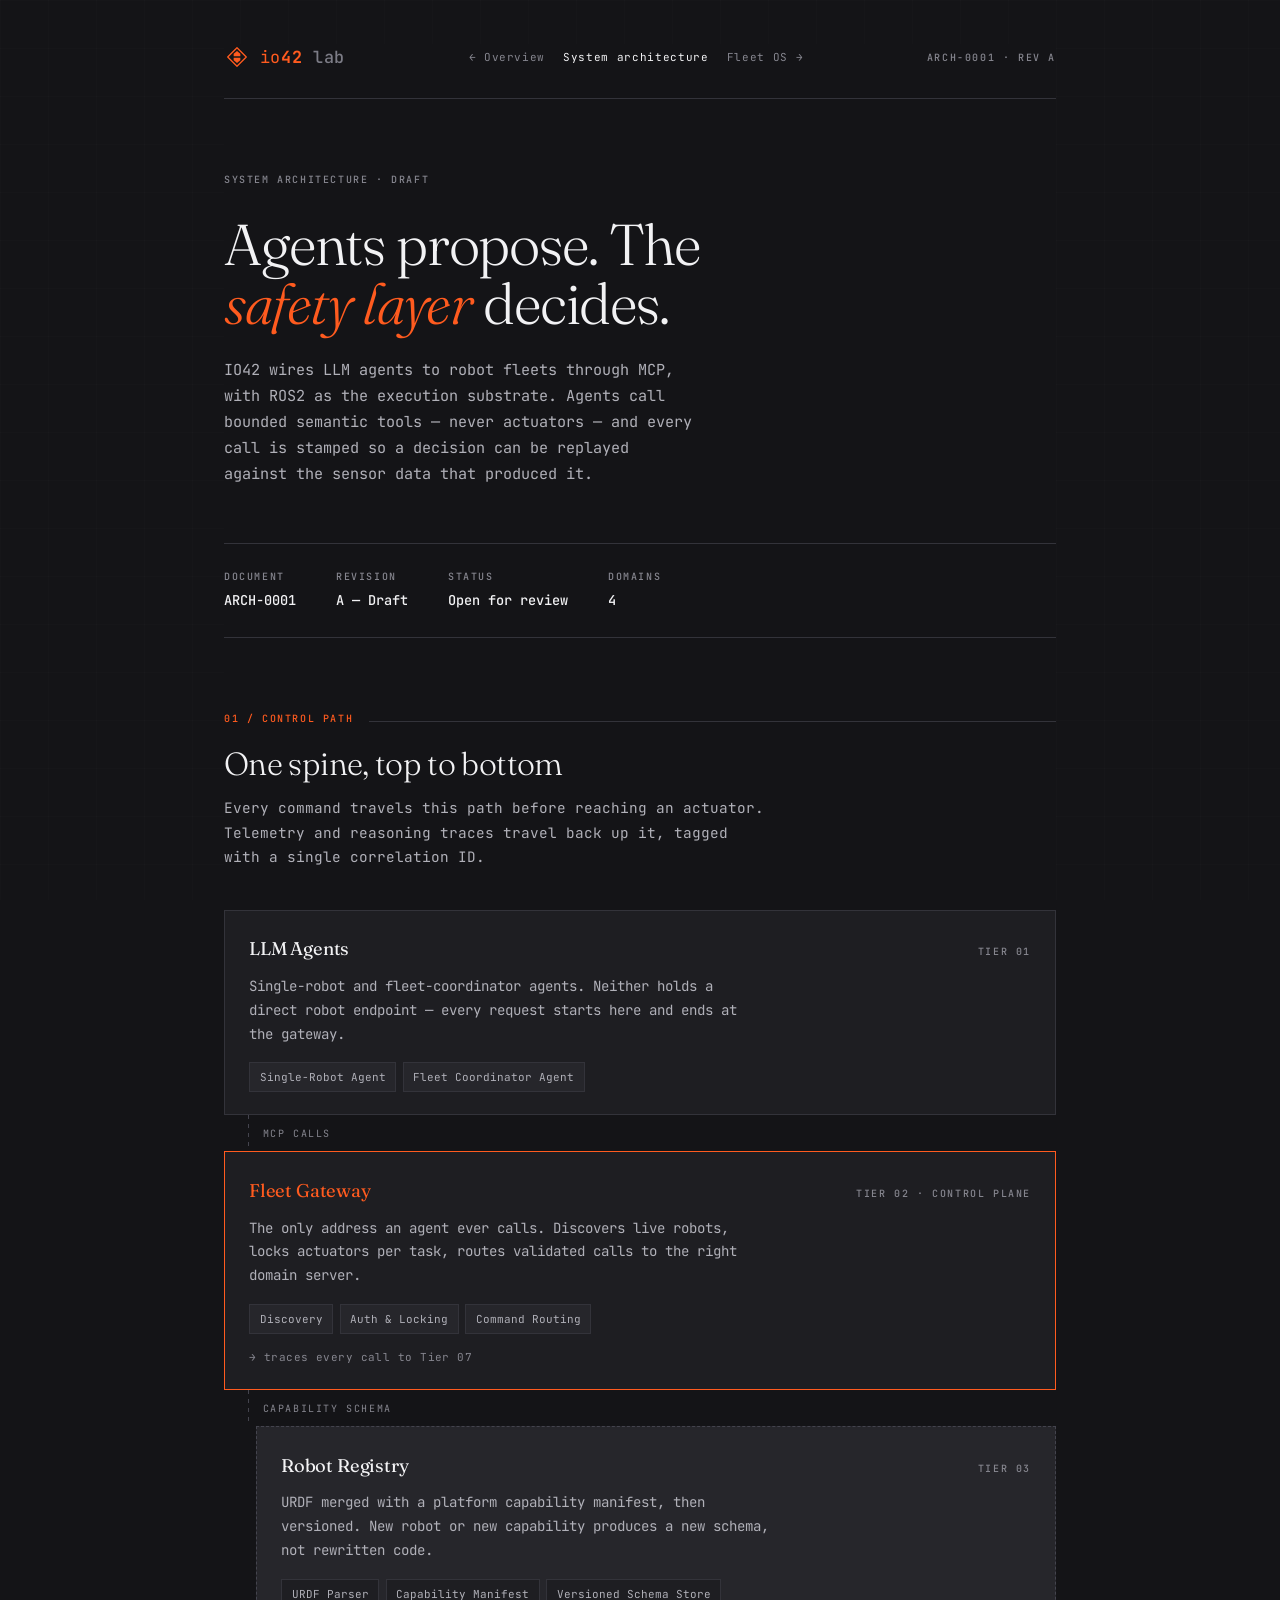
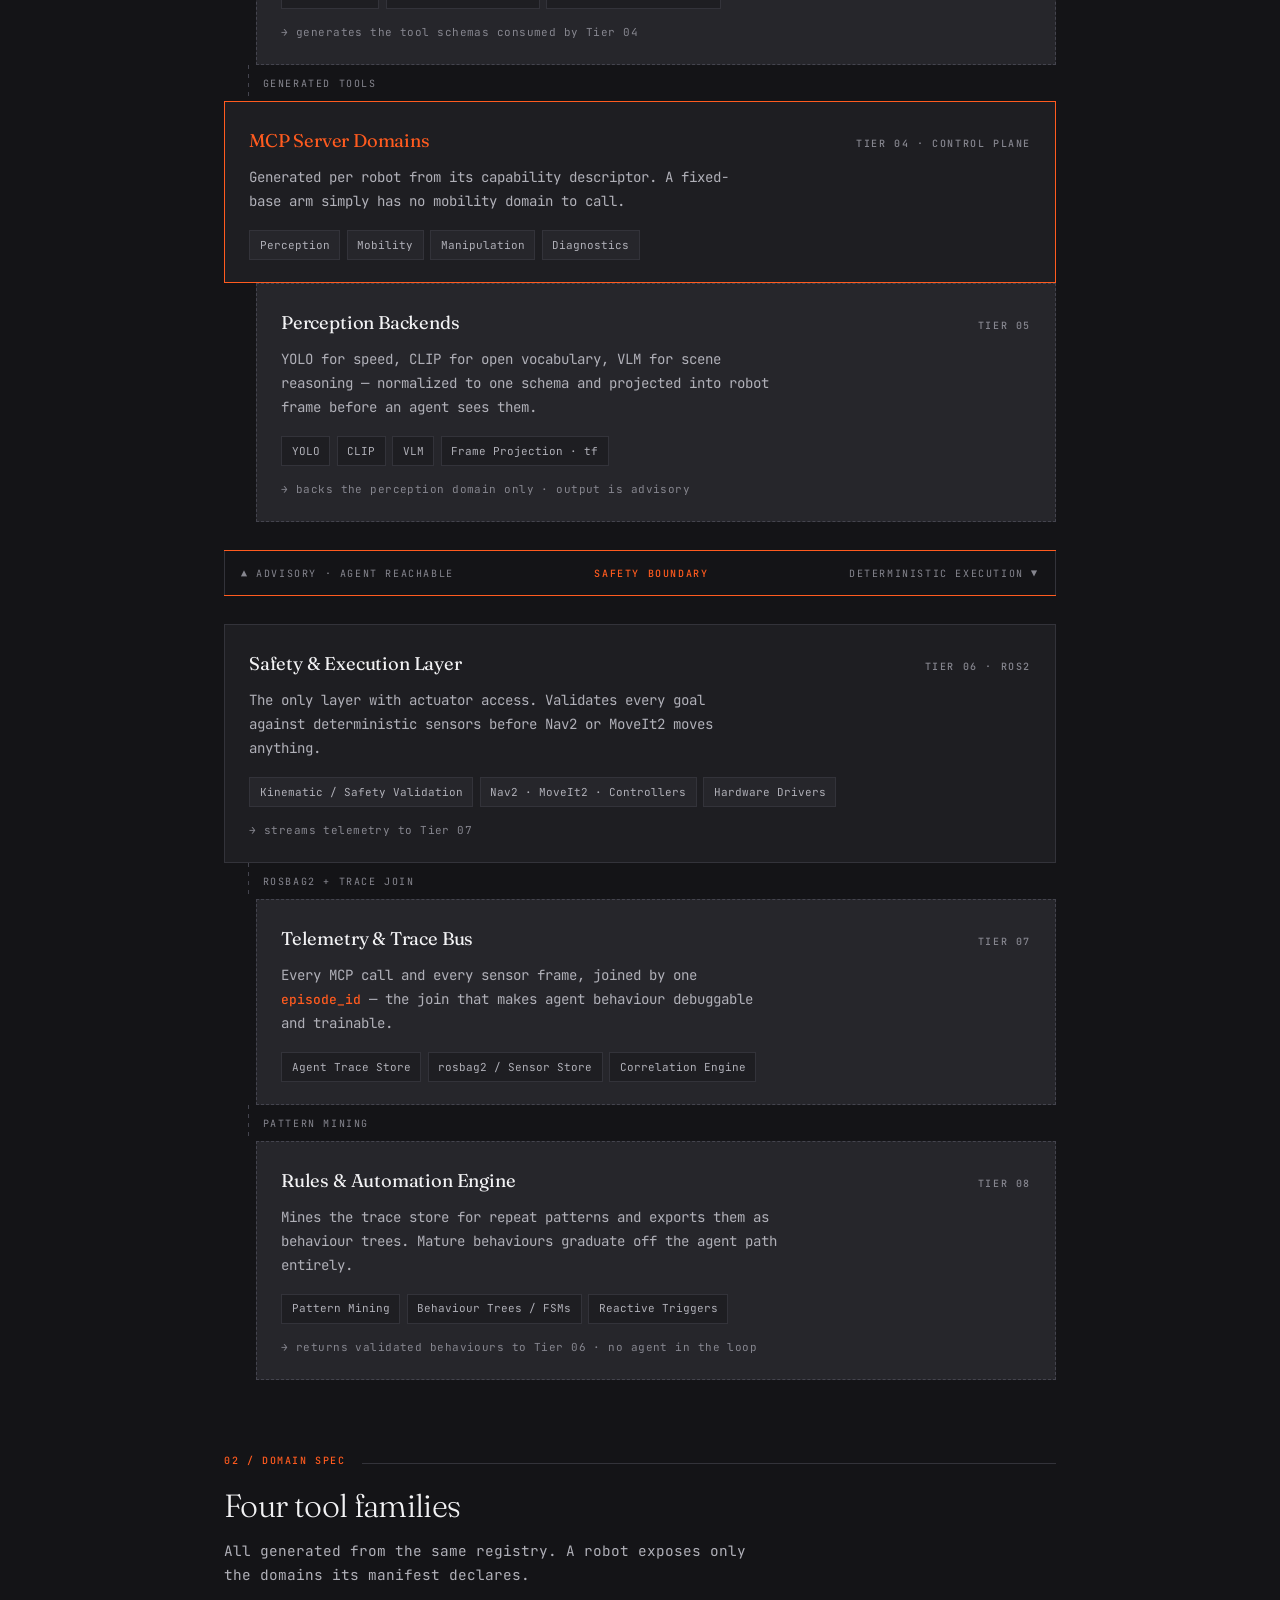
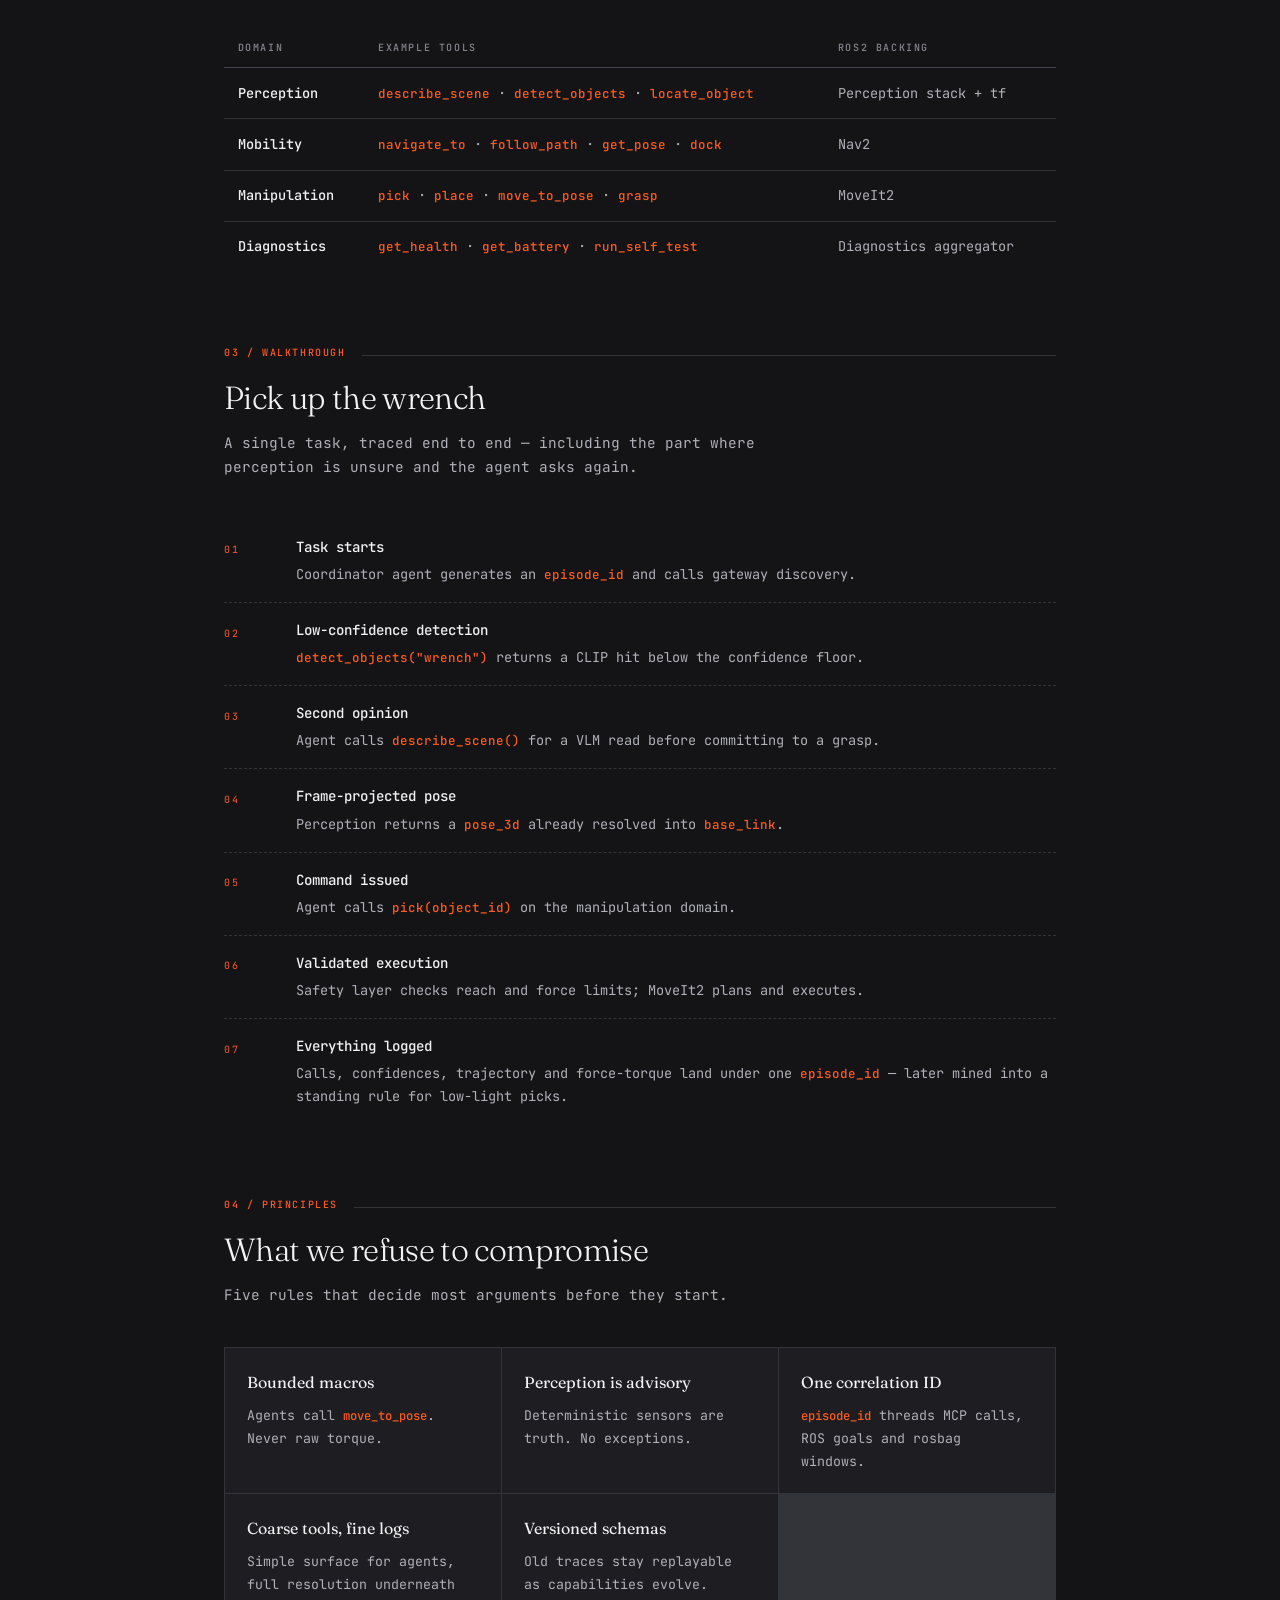
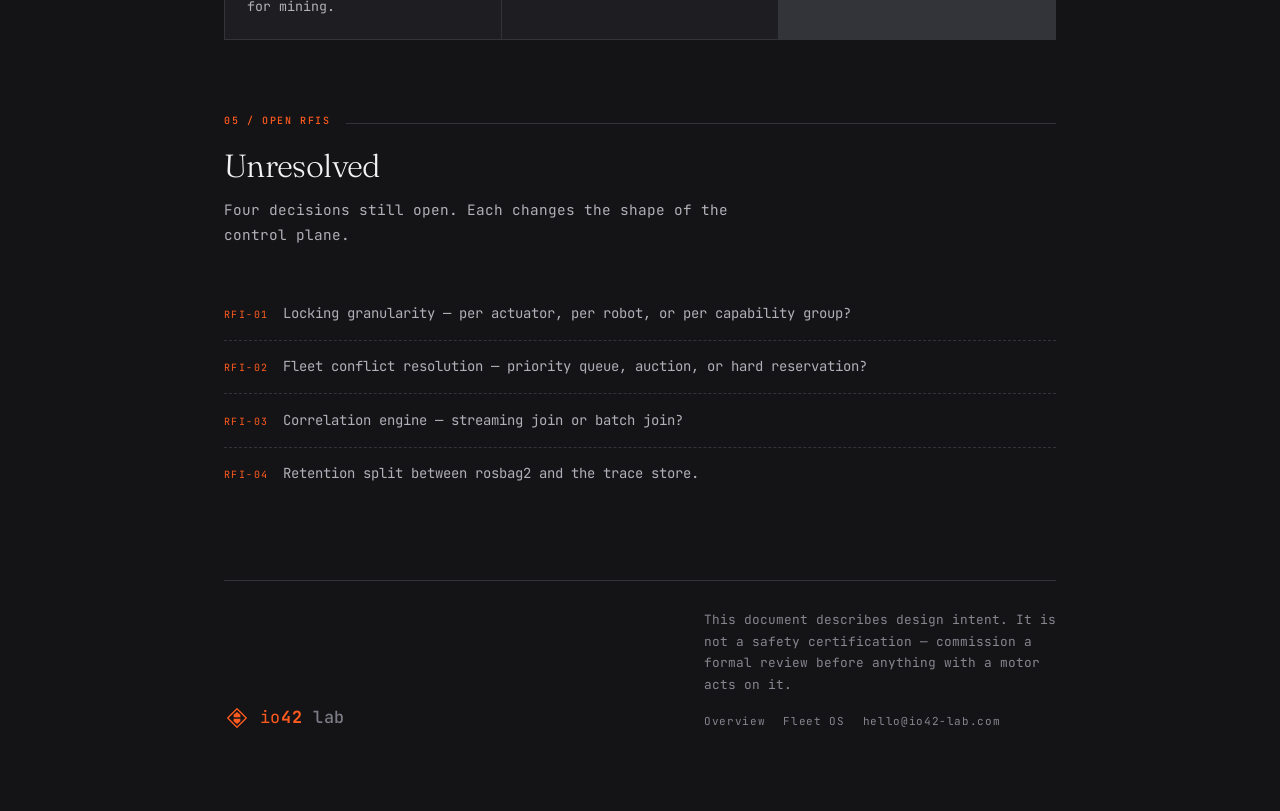
==== architecture.html @ 2f05109d "Added architecture draft and FleetOS description. Refactored stylesheets." ====
<!DOCTYPE html>
<html lang="en">
<head>
<meta charset="UTF-8">
<meta name="viewport" content="width=device-width, initial-scale=1.0">
<meta name="color-scheme" content="dark">
<title>IO42 — Robot–Agent Control Platform · System Architecture</title>
<link rel="preconnect" href="https://fonts.googleapis.com">
<link rel="preconnect" href="https://fonts.gstatic.com" crossorigin>
<link rel="icon" type="image/svg+xml" href="data:image/svg+xml,%3Csvg xmlns='http://www.w3.org/2000/svg' viewBox='-70 -70 140 140'%3E%3Crect x='-70' y='-70' width='140' height='140' fill='%23141417'/%3E%3Cg stroke='%23ff5b1f' stroke-width='9' fill='none' stroke-linecap='round' stroke-linejoin='round'%3E%3Cpath d='M 0 -50 L 50 0 L 0 50 L -50 0 Z'/%3E%3C/g%3E%3Cg fill='%23ff5b1f'%3E%3Cpolygon points='-18,-18 0,-32 18,-18 18,-4 -18,-4'/%3E%3Cpolygon points='-18,4 18,4 18,18 0,32 -18,18'/%3E%3C/g%3E%3C/svg%3E">
<link href="https://fonts.googleapis.com/css2?family=JetBrains+Mono:wght@300;400;500;600;700&family=Fraunces:opsz,wght@9..144,300;9..144,400;9..144,500;9..144,600&display=swap" rel="stylesheet">
<link rel="stylesheet" href="assets/site.css">
</head>
<body class="page-arch">
<div class="page">

  <div class="topbar">
    <a class="lockup" href="index.html" aria-label="IO42 Lab — home">
      <svg viewBox="-70 -70 140 140" xmlns="http://www.w3.org/2000/svg" aria-hidden="true">
        <g stroke="#FF5B1F" stroke-width="7" fill="none" stroke-linecap="round" stroke-linejoin="round">
          <path d="M 0 -50 L 50 0 L 0 50 L -50 0 Z"/>
        </g>
        <g fill="#FF5B1F">
          <polygon points="-18,-18 0,-32 18,-18 18,-4 -18,-4"/>
          <polygon points="-18,4 18,4 18,18 0,32 -18,18"/>
        </g>
      </svg>
      <span class="wm"><span class="io">io</span><span class="n">42</span> <span class="lab">lab</span></span>
    </a>
    <nav class="docnav">
      <a href="index.html">← Overview</a>
      <span class="cur">System architecture</span>
      <a href="fleet-os.html">Fleet OS →</a>
    </nav>
    <span class="label">ARCH-0001 · Rev A</span>
  </div>

  <header class="hero reveal">
    <span class="label">System Architecture · Draft</span>
    <h1>Agents propose. The <em>safety layer</em> decides.</h1>
    <p>IO42 wires LLM agents to robot fleets through MCP, with ROS2 as the execution substrate. Agents call bounded semantic tools — never actuators — and every call is stamped so a decision can be replayed against the sensor data that produced it.</p>
  </header>

  <div class="meta-row reveal">
    <div><span class="label">Document</span><strong>ARCH-0001</strong></div>
    <div><span class="label">Revision</span><strong>A — Draft</strong></div>
    <div><span class="label">Status</span><strong>Open for review</strong></div>
    <div><span class="label">Domains</span><strong>4</strong></div>
  </div>

  <!-- 01 -->
  <section>
    <div class="sec-head reveal"><span class="label">01 / Control Path</span><span class="rule"></span></div>
    <h2 class="reveal">One spine, top to bottom</h2>
    <p class="lede reveal">Every command travels this path before reaching an actuator. Telemetry and reasoning traces travel back up it, tagged with a single correlation ID.</p>

    <div class="stack">

      <div class="tier reveal">
        <div class="tier-head"><h3>LLM Agents</h3><span class="label">Tier 01</span></div>
        <p>Single-robot and fleet-coordinator agents. Neither holds a direct robot endpoint — every request starts here and ends at the gateway.</p>
        <div class="parts"><span>Single-Robot Agent</span><span>Fleet Coordinator Agent</span></div>
      </div>

      <div class="connector"><span class="v"></span><span class="cap">MCP calls</span></div>

      <div class="tier accent reveal">
        <div class="tier-head"><h3>Fleet Gateway</h3><span class="label">Tier 02 · Control Plane</span></div>
        <p>The only address an agent ever calls. Discovers live robots, locks actuators per task, routes validated calls to the right domain server.</p>
        <div class="parts"><span>Discovery</span><span>Auth &amp; Locking</span><span>Command Routing</span></div>
        <span class="xref">→ traces every call to Tier 07</span>
      </div>

      <div class="connector"><span class="v"></span><span class="cap">Capability schema</span></div>

      <div class="tier aside reveal">
        <div class="tier-head"><h3>Robot Registry</h3><span class="label">Tier 03</span></div>
        <p>URDF merged with a platform capability manifest, then versioned. New robot or new capability produces a new schema, not rewritten code.</p>
        <div class="parts"><span>URDF Parser</span><span>Capability Manifest</span><span>Versioned Schema Store</span></div>
        <span class="xref">→ generates the tool schemas consumed by Tier 04</span>
      </div>

      <div class="connector"><span class="v"></span><span class="cap">Generated tools</span></div>

      <div class="tier accent reveal">
        <div class="tier-head"><h3>MCP Server Domains</h3><span class="label">Tier 04 · Control Plane</span></div>
        <p>Generated per robot from its capability descriptor. A fixed-base arm simply has no mobility domain to call.</p>
        <div class="parts"><span>Perception</span><span>Mobility</span><span>Manipulation</span><span>Diagnostics</span></div>
      </div>

      <div class="tier aside reveal">
        <div class="tier-head"><h3>Perception Backends</h3><span class="label">Tier 05</span></div>
        <p>YOLO for speed, CLIP for open vocabulary, VLM for scene reasoning — normalized to one schema and projected into robot frame before an agent sees them.</p>
        <div class="parts"><span>YOLO</span><span>CLIP</span><span>VLM</span><span>Frame Projection · tf</span></div>
        <span class="xref">→ backs the perception domain only · output is advisory</span>
      </div>

      <div class="boundary reveal">
        <div class="edge"></div>
        <div class="body">
          <span>▲ Advisory · agent reachable</span>
          <strong>Safety Boundary</strong>
          <span>Deterministic execution ▼</span>
        </div>
        <div class="edge"></div>
      </div>

      <div class="tier reveal">
        <div class="tier-head"><h3>Safety &amp; Execution Layer</h3><span class="label">Tier 06 · ROS2</span></div>
        <p>The only layer with actuator access. Validates every goal against deterministic sensors before Nav2 or MoveIt2 moves anything.</p>
        <div class="parts"><span>Kinematic / Safety Validation</span><span>Nav2 · MoveIt2 · Controllers</span><span>Hardware Drivers</span></div>
        <span class="xref">→ streams telemetry to Tier 07</span>
      </div>

      <div class="connector"><span class="v"></span><span class="cap">rosbag2 + trace join</span></div>

      <div class="tier aside reveal">
        <div class="tier-head"><h3>Telemetry &amp; Trace Bus</h3><span class="label">Tier 07</span></div>
        <p>Every MCP call and every sensor frame, joined by one <code>episode_id</code> — the join that makes agent behaviour debuggable and trainable.</p>
        <div class="parts"><span>Agent Trace Store</span><span>rosbag2 / Sensor Store</span><span>Correlation Engine</span></div>
      </div>

      <div class="connector"><span class="v"></span><span class="cap">Pattern mining</span></div>

      <div class="tier aside reveal">
        <div class="tier-head"><h3>Rules &amp; Automation Engine</h3><span class="label">Tier 08</span></div>
        <p>Mines the trace store for repeat patterns and exports them as behaviour trees. Mature behaviours graduate off the agent path entirely.</p>
        <div class="parts"><span>Pattern Mining</span><span>Behaviour Trees / FSMs</span><span>Reactive Triggers</span></div>
        <span class="xref">→ returns validated behaviours to Tier 06 · no agent in the loop</span>
      </div>

    </div>
  </section>

  <!-- 02 -->
  <section>
    <div class="sec-head reveal"><span class="label">02 / Domain Spec</span><span class="rule"></span></div>
    <h2 class="reveal">Four tool families</h2>
    <p class="lede reveal">All generated from the same registry. A robot exposes only the domains its manifest declares.</p>

    <div class="tbl-wrap reveal">
      <table>
        <thead><tr><th>Domain</th><th>Example tools</th><th>ROS2 backing</th></tr></thead>
        <tbody>
          <tr><td>Perception</td><td><code>describe_scene</code> · <code>detect_objects</code> · <code>locate_object</code></td><td>Perception stack + tf</td></tr>
          <tr><td>Mobility</td><td><code>navigate_to</code> · <code>follow_path</code> · <code>get_pose</code> · <code>dock</code></td><td>Nav2</td></tr>
          <tr><td>Manipulation</td><td><code>pick</code> · <code>place</code> · <code>move_to_pose</code> · <code>grasp</code></td><td>MoveIt2</td></tr>
          <tr><td>Diagnostics</td><td><code>get_health</code> · <code>get_battery</code> · <code>run_self_test</code></td><td>Diagnostics aggregator</td></tr>
        </tbody>
      </table>
    </div>
  </section>

  <!-- 03 -->
  <section>
    <div class="sec-head reveal"><span class="label">03 / Walkthrough</span><span class="rule"></span></div>
    <h2 class="reveal">Pick up the wrench</h2>
    <p class="lede reveal">A single task, traced end to end — including the part where perception is unsure and the agent asks again.</p>

    <ol class="seq reveal">
      <li><div><strong>Task starts</strong><p>Coordinator agent generates an <code>episode_id</code> and calls gateway discovery.</p></div></li>
      <li><div><strong>Low-confidence detection</strong><p><code>detect_objects("wrench")</code> returns a CLIP hit below the confidence floor.</p></div></li>
      <li><div><strong>Second opinion</strong><p>Agent calls <code>describe_scene()</code> for a VLM read before committing to a grasp.</p></div></li>
      <li><div><strong>Frame-projected pose</strong><p>Perception returns a <code>pose_3d</code> already resolved into <code>base_link</code>.</p></div></li>
      <li><div><strong>Command issued</strong><p>Agent calls <code>pick(object_id)</code> on the manipulation domain.</p></div></li>
      <li><div><strong>Validated execution</strong><p>Safety layer checks reach and force limits; MoveIt2 plans and executes.</p></div></li>
      <li><div><strong>Everything logged</strong><p>Calls, confidences, trajectory and force-torque land under one <code>episode_id</code> — later mined into a standing rule for low-light picks.</p></div></li>
    </ol>
  </section>

  <!-- 04 -->
  <section>
    <div class="sec-head reveal"><span class="label">04 / Principles</span><span class="rule"></span></div>
    <h2 class="reveal">What we refuse to compromise</h2>
    <p class="lede reveal">Five rules that decide most arguments before they start.</p>

    <div class="grid reveal">
      <div><h4>Bounded macros</h4><p>Agents call <code>move_to_pose</code>. Never raw torque.</p></div>
      <div><h4>Perception is advisory</h4><p>Deterministic sensors are truth. No exceptions.</p></div>
      <div><h4>One correlation ID</h4><p><code>episode_id</code> threads MCP calls, ROS goals and rosbag windows.</p></div>
      <div><h4>Coarse tools, fine logs</h4><p>Simple surface for agents, full resolution underneath for mining.</p></div>
      <div><h4>Versioned schemas</h4><p>Old traces stay replayable as capabilities evolve.</p></div>
    </div>
  </section>

  <!-- 05 -->
  <section>
    <div class="sec-head reveal"><span class="label">05 / Open RFIs</span><span class="rule"></span></div>
    <h2 class="reveal">Unresolved</h2>
    <p class="lede reveal">Four decisions still open. Each changes the shape of the control plane.</p>

    <ul class="rfi reveal">
      <li><span class="k">RFI-01</span><span>Locking granularity — per actuator, per robot, or per capability group?</span></li>
      <li><span class="k">RFI-02</span><span>Fleet conflict resolution — priority queue, auction, or hard reservation?</span></li>
      <li><span class="k">RFI-03</span><span>Correlation engine — streaming join or batch join?</span></li>
      <li><span class="k">RFI-04</span><span>Retention split between rosbag2 and the trace store.</span></li>
    </ul>
  </section>

  <footer>
    <a class="lockup" href="index.html" aria-label="IO42 Lab — home">
      <svg viewBox="-70 -70 140 140" xmlns="http://www.w3.org/2000/svg" aria-hidden="true">
        <g stroke="#FF5B1F" stroke-width="7" fill="none" stroke-linecap="round" stroke-linejoin="round">
          <path d="M 0 -50 L 50 0 L 0 50 L -50 0 Z"/>
        </g>
        <g fill="#FF5B1F">
          <polygon points="-18,-18 0,-32 18,-18 18,-4 -18,-4"/>
          <polygon points="-18,4 18,4 18,18 0,32 -18,18"/>
        </g>
      </svg>
      <span class="wm"><span class="io">io</span><span class="n">42</span> <span class="lab">lab</span></span>
    </a>
    <div>
      <p>This document describes design intent. It is not a safety certification — commission a formal review before anything with a motor acts on it.</p>
      <nav class="docnav" style="margin-top:1rem;">
        <a href="index.html">Overview</a>
        <a href="fleet-os.html">Fleet OS</a>
        <a href="mailto:hello@io42-lab.com">hello@io42-lab.com</a>
      </nav>
    </div>
  </footer>

</div>

<script>
  var io = new IntersectionObserver(function(entries){
    entries.forEach(function(e){
      if(e.isIntersecting){ e.target.classList.add('is-visible'); io.unobserve(e.target); }
    });
  }, { threshold: 0.1 });
  document.querySelectorAll('.reveal').forEach(function(el){ io.observe(el); });
</script>

</body>
</html>
---- assets/site.css ----
/* ============================================================
   IO42 Lab — site stylesheet

   One file for the whole site. Rules that every page shares live
   at the top; everything page-specific is scoped by a body class:

     .page-home   index.html
     .page-arch   architecture.html
     .page-fleet  fleet-os.html

   The three pages were authored separately and reuse class names
   (.wrap, .hero, .topbar, .boundary, .reveal, table, footer …) for
   different things, so the scoping is load-bearing — dropping a
   page class will visibly break that page.
   ============================================================ */


/* ============ TOKENS ============ */
:root {
  /* canonical palette */
  --void: #141417;
  --elevated: #1e1e22;
  --card: #26262b;
  --chassis: #f2f2f4;
  --dim: #b0b0b8;
  --faint: #86868f;
  --line: #33333a;
  --line-strong: #44444e;
  --signal: #ff5b1f;
  --signal-deep: #b8421a;
  --live: #6ee7a8;        /* status-ok green — only the hero status dot */

  --mono: 'JetBrains Mono', ui-monospace, SFMono-Regular, 'SF Mono', Menlo, monospace;
  --display: 'Fraunces', Georgia, serif;

  /* aliases used by index.html's rules */
  --bg: var(--void);
  --bg-elev: var(--elevated);
  --bg-card: var(--card);
  --text: var(--chassis);
  --text-dim: var(--dim);
  --text-faint: var(--faint);
  --accent: var(--signal);
  --accent-dim: var(--signal-deep);
  --serif: var(--display);

  /* alias kept for architecture.html's original naming */
  --signal-dark: var(--signal-deep);
}


/* ============ RESET / GLOBAL ============ */
* { box-sizing: border-box; margin: 0; padding: 0; }

html {
  color-scheme: dark;
  background: var(--void);
  scroll-behavior: smooth;
}

body {
  background: var(--void);
  color: var(--chassis);
  font-family: var(--mono);
  font-weight: 400;
  -webkit-font-smoothing: antialiased;
  position: relative;
}

/* Every section gets an explicit dark background so force-dark
   browser modes have nothing left to "guess" and invert. */
section, header, main, footer { background: var(--void); }

/* Shared fixed grid overlay */
body::before {
  content: '';
  position: fixed;
  inset: 0;
  z-index: 0;
  pointer-events: none;
  background-image:
    linear-gradient(rgba(255, 255, 255, 0.013) 1px, transparent 1px),
    linear-gradient(90deg, rgba(255, 255, 255, 0.013) 1px, transparent 1px);
  background-size: 48px 48px;
}

::selection { background: var(--signal); color: var(--void); }

*:focus-visible { outline: 2px solid var(--signal); outline-offset: 3px; }


/* ============ WORDMARK / LOCKUP (shared) ============ */
.wm {
  font-family: var(--mono);
  letter-spacing: 0.04em;
  text-transform: lowercase;
  line-height: 1;
}
.wm .io  { font-weight: 400; color: var(--signal); }
.wm .n   { font-weight: 700; color: var(--signal); }
.wm .lab { font-weight: 500; color: #7c7c86; }

.lockup { display: flex; align-items: center; text-decoration: none; }
.lockup svg { display: block; flex-shrink: 0; }

/* Cross-document nav shown in the doc pages' top bars */
.docnav {
  display: flex;
  align-items: center;
  gap: 18px;
  font-size: 11px;
  letter-spacing: 0.06em;
}
.docnav a {
  color: var(--faint);
  text-decoration: none;
  transition: color 0.2s;
}
.docnav a:hover { color: var(--signal); }
.docnav .cur { color: var(--chassis); }


/* ============================================================
   PAGE: HOME  (index.html)
   ============================================================ */
.page-home {
  line-height: 1.5;
  overflow-x: hidden;
}

/* Noise texture */
.page-home::after {
  content: '';
  position: fixed;
  inset: 0;
  background-image: url("data:image/svg+xml,%3Csvg viewBox='0 0 200 200' xmlns='http://www.w3.org/2000/svg'%3E%3Cfilter id='n'%3E%3CfeTurbulence type='fractalNoise' baseFrequency='0.9' numOctaves='2'/%3E%3C/filter%3E%3Crect width='100%25' height='100%25' filter='url(%23n)' opacity='0.4'/%3E%3C/svg%3E");
  opacity: 0.03;
  pointer-events: none;
  z-index: 1;
  mix-blend-mode: overlay;
}

.page-home .wrap {
  max-width: 1280px;
  margin: 0 auto;
  padding: 0 32px;
  position: relative;
  z-index: 2;
}

/* ---- nav ---- */
.page-home nav {
  position: fixed;
  top: 0; left: 0; right: 0;
  z-index: 100;
  backdrop-filter: blur(12px);
  background: rgba(20, 20, 23, 0.72);
  border-bottom: 1px solid var(--line);
}
.page-home .nav-inner {
  max-width: 1280px;
  margin: 0 auto;
  padding: 16px 32px;
  display: flex;
  align-items: center;
  justify-content: space-between;
  gap: 24px;
}
.page-home .logo {
  display: flex;
  align-items: center;
  gap: 10px;
  font-size: 15px;
  letter-spacing: 0.03em;
  text-transform: lowercase;
  color: var(--accent);
  text-decoration: none;
}
.page-home .logo .wm-io { font-weight: 400; }
.page-home .logo .wm-42 { font-weight: 700; }
.page-home .logo .wm-lab { font-weight: 500; color: var(--text-faint); }
.page-home .logo-mark {
  width: 26px;
  height: 26px;
  display: block;
  flex-shrink: 0;
}
.page-home .logo-mark svg { width: 100%; height: 100%; display: block; }

.page-home .nav-links {
  display: flex;
  align-items: center;
  gap: 24px;
  font-size: 13px;
  color: var(--text-dim);
}
.page-home .nav-links a {
  color: inherit;
  text-decoration: none;
  transition: color 0.2s;
  white-space: nowrap;
}
.page-home .nav-links a:hover { color: var(--text); }
.page-home .nav-links .sep {
  width: 1px;
  height: 12px;
  background: var(--line-strong);
  flex: none;
}
.page-home .nav-links a.doc::after {
  content: '↗';
  font-size: 10px;
  margin-left: 5px;
  color: var(--text-faint);
}
.page-home .nav-links a.doc:hover::after { color: var(--accent); }

.page-home .nav-cta {
  font-size: 13px;
  padding: 8px 16px;
  background: var(--text);
  color: var(--bg);
  text-decoration: none;
  font-weight: 500;
  white-space: nowrap;
  transition: opacity 0.2s;
}
.page-home .nav-cta:hover { opacity: 0.8; }

@media (max-width: 1080px) {
  .page-home .nav-links { gap: 18px; font-size: 12px; }
}
@media (max-width: 900px) {
  .page-home .nav-links { display: none; }
}

/* ---- hero ---- */
.page-home .hero {
  padding: 180px 0 120px;
  position: relative;
}
.page-home .hero-meta {
  font-size: 11px;
  color: var(--text-faint);
  letter-spacing: 0.18em;
  text-transform: uppercase;
  margin-bottom: 32px;
  display: flex;
  align-items: center;
  gap: 12px;
}
.page-home .hero-meta::before {
  content: '';
  width: 24px; height: 1px;
  background: var(--accent);
}
.page-home .hero h1 {
  font-family: var(--serif);
  font-weight: 300;
  font-size: clamp(40px, 7vw, 88px);
  line-height: 0.98;
  letter-spacing: -0.025em;
  margin-bottom: 40px;
  max-width: 980px;
}
.page-home .hero h1 .accent {
  color: var(--accent);
  font-style: italic;
}
.page-home .hero h1 .term {
  position: relative;
  display: inline-block;
}
.page-home .hero h1 .term::after {
  content: '';
  position: absolute;
  left: 0; right: 0; bottom: 0.12em;
  height: 1px;
  background: var(--line-strong);
}
.page-home .hero-sub {
  font-size: 17px;
  line-height: 1.6;
  color: var(--text-dim);
  max-width: 640px;
  margin-bottom: 56px;
}
.page-home .hero-sub strong { color: var(--text); font-weight: 500; }

.page-home .cta-row {
  display: flex;
  gap: 16px;
  align-items: center;
  flex-wrap: wrap;
}
.page-home .btn {
  font-family: var(--mono);
  font-size: 13px;
  font-weight: 500;
  padding: 14px 24px;
  text-decoration: none;
  display: inline-flex;
  align-items: center;
  gap: 10px;
  transition: all 0.2s;
  border: 1px solid transparent;
  letter-spacing: 0.01em;
}
.page-home .btn-primary {
  background: var(--accent);
  color: #1a0a05;
}
.page-home .btn-primary:hover {
  background: #ff6f3a;
  transform: translateY(-1px);
}
.page-home .btn-ghost {
  color: var(--text);
  border-color: var(--line-strong);
}
.page-home .btn-ghost:hover {
  border-color: var(--text-dim);
  background: var(--bg-elev);
}
.page-home .btn .arrow { transition: transform 0.2s; }
.page-home .btn:hover .arrow { transform: translateX(3px); }

.page-home .status-strip {
  margin-top: 96px;
  padding-top: 32px;
  border-top: 1px solid var(--line);
  display: grid;
  grid-template-columns: repeat(4, 1fr);
  gap: 32px;
  font-size: 12px;
}
.page-home .status-cell {
  display: flex;
  flex-direction: column;
  gap: 6px;
}
.page-home .status-label {
  color: var(--text-faint);
  text-transform: uppercase;
  letter-spacing: 0.12em;
  font-size: 10px;
}
.page-home .status-value {
  color: var(--text);
  font-size: 14px;
  font-weight: 500;
}
.page-home .status-value .dot {
  display: inline-block;
  width: 6px; height: 6px;
  background: var(--live);
  border-radius: 50%;
  margin-right: 6px;
  animation: pulse 2s ease-in-out infinite;
}
@keyframes pulse {
  0%, 100% { opacity: 1; }
  50% { opacity: 0.4; }
}
@media (max-width: 768px) {
  .page-home .status-strip { grid-template-columns: repeat(2, 1fr); }
  .page-home .hero { padding: 140px 0 80px; }
}

/* ---- section headers ---- */
.page-home section {
  padding: 120px 0;
  position: relative;
}
.page-home .section-marker {
  font-size: 11px;
  color: var(--text-faint);
  letter-spacing: 0.18em;
  text-transform: uppercase;
  margin-bottom: 32px;
  display: flex;
  align-items: center;
  gap: 12px;
}
.page-home .section-marker .num {
  color: var(--accent);
  font-weight: 500;
}
.page-home .section-marker .bar {
  flex: 1;
  height: 1px;
  background: var(--line);
  max-width: 80px;
}
.page-home .section-title {
  font-family: var(--serif);
  font-weight: 300;
  font-size: clamp(32px, 4.5vw, 56px);
  line-height: 1.05;
  letter-spacing: -0.02em;
  margin-bottom: 48px;
  max-width: 880px;
}
.page-home .section-title em {
  color: var(--accent);
  font-style: italic;
}

/* ---- problem ---- */
.page-home .problem-grid {
  display: grid;
  grid-template-columns: 1fr 1fr;
  gap: 80px;
  align-items: start;
}
.page-home .problem-prose p {
  font-size: 17px;
  line-height: 1.7;
  color: var(--text-dim);
  margin-bottom: 20px;
}
.page-home .problem-prose strong { color: var(--text); font-weight: 500; }
.page-home .problem-list {
  list-style: none;
  border-top: 1px solid var(--line);
}
.page-home .problem-list li {
  padding: 24px 0;
  border-bottom: 1px solid var(--line);
  display: grid;
  grid-template-columns: 40px 1fr;
  gap: 24px;
  align-items: start;
}
.page-home .problem-list .idx {
  font-size: 12px;
  color: var(--text-faint);
  padding-top: 4px;
}
.page-home .problem-list h4 {
  font-family: var(--serif);
  font-weight: 400;
  font-size: 20px;
  margin-bottom: 8px;
  letter-spacing: -0.01em;
}
.page-home .problem-list p {
  font-size: 14px;
  color: var(--text-dim);
  line-height: 1.6;
}
@media (max-width: 900px) {
  .page-home .problem-grid { grid-template-columns: 1fr; gap: 48px; }
}

/* ---- architecture ---- */
.page-home .arch-section {
  background: var(--bg-elev);
  border-top: 1px solid var(--line);
  border-bottom: 1px solid var(--line);
}
.page-home .arch-diagram {
  margin-top: 48px;
  padding: 48px 32px;
  border: 1px solid var(--line);
  background:
    radial-gradient(circle at 50% 50%, rgba(255, 91, 31, 0.04) 0%, transparent 60%),
    var(--bg);
  position: relative;
  overflow: hidden;
}
.page-home .arch-diagram::before {
  content: 'IO42.ARCHITECTURE';
  position: absolute;
  top: 16px; left: 24px;
  font-size: 10px;
  color: var(--text-faint);
  letter-spacing: 0.18em;
}
.page-home .arch-diagram::after {
  content: 'v0.1';
  position: absolute;
  top: 16px; right: 24px;
  font-size: 10px;
  color: var(--text-faint);
  letter-spacing: 0.18em;
}
.page-home .arch-grid {
  display: grid;
  grid-template-rows: auto auto auto;
  gap: 0;
  margin-top: 40px;
}
.page-home .arch-row {
  display: grid;
  grid-template-columns: 160px 1fr;
  gap: 24px;
  align-items: stretch;
}
.page-home .arch-label {
  font-size: 10px;
  color: var(--text-faint);
  letter-spacing: 0.18em;
  text-transform: uppercase;
  padding-top: 24px;
  border-top: 1px dashed var(--line-strong);
  text-align: right;
  padding-right: 8px;
}
.page-home .arch-tier {
  border-top: 1px dashed var(--line-strong);
  padding: 24px 0;
  display: flex;
  gap: 12px;
  flex-wrap: wrap;
}
.page-home .arch-node {
  flex: 1;
  min-width: 140px;
  padding: 16px 18px;
  background: var(--bg-card);
  border: 1px solid var(--line-strong);
  font-size: 12px;
}
.page-home .arch-node .node-type {
  color: var(--text-faint);
  font-size: 9px;
  letter-spacing: 0.18em;
  text-transform: uppercase;
  margin-bottom: 6px;
}
.page-home .arch-node .node-name {
  color: var(--text);
  font-weight: 500;
  font-size: 13px;
}
.page-home .arch-tier.core .arch-node {
  background: linear-gradient(180deg, rgba(255, 91, 31, 0.08) 0%, var(--bg-card) 100%);
  border-color: var(--accent-dim);
}
.page-home .arch-tier.core .arch-node .node-name { color: var(--accent); }
.page-home .arch-flow {
  text-align: center;
  color: var(--text-faint);
  font-size: 10px;
  letter-spacing: 0.18em;
  padding: 8px 0;
  grid-column: 1 / -1;
}
@media (max-width: 768px) {
  .page-home .arch-row { grid-template-columns: 1fr; }
  .page-home .arch-label { text-align: left; padding-right: 0; padding-top: 16px; }
  .page-home .arch-tier { padding: 16px 0; }
  .page-home .arch-node { min-width: 100%; }
}

/* ---- document links ---- */
.page-home .doc-links {
  display: grid;
  grid-template-columns: 1fr 1fr;
  gap: 1px;
  background: var(--line);
  border: 1px solid var(--line);
  margin-top: 40px;
}
.page-home .doc-card {
  background: var(--bg);
  padding: 32px 28px;
  text-decoration: none;
  display: flex;
  flex-direction: column;
  gap: 10px;
  transition: background 0.25s;
}
.page-home .doc-card:hover { background: var(--bg-elev); }
.page-home .doc-kicker {
  font-size: 10px;
  letter-spacing: 0.18em;
  text-transform: uppercase;
  color: var(--accent);
}
.page-home .doc-title {
  font-family: var(--serif);
  font-weight: 400;
  font-size: 22px;
  letter-spacing: -0.015em;
  color: var(--text);
}
.page-home .doc-desc {
  font-size: 13px;
  line-height: 1.6;
  color: var(--text-dim);
}
.page-home .doc-go {
  margin-top: 6px;
  font-size: 12px;
  color: var(--text-faint);
  display: flex;
  align-items: center;
  gap: 8px;
  transition: color 0.25s;
}
.page-home .doc-card:hover .doc-go { color: var(--accent); }
.page-home .doc-card:hover .doc-go .arrow { transform: translateX(3px); }
.page-home .doc-go .arrow { transition: transform 0.25s; }
@media (max-width: 768px) {
  .page-home .doc-links { grid-template-columns: 1fr; }
}

/* ---- pillars ---- */
.page-home .pillars {
  display: grid;
  grid-template-columns: repeat(2, 1fr);
  gap: 1px;
  background: var(--line);
  border: 1px solid var(--line);
  margin-top: 48px;
}
.page-home .pillar {
  background: var(--bg);
  padding: 40px 36px;
  position: relative;
  transition: background 0.3s;
}
.page-home .pillar:hover { background: var(--bg-elev); }
.page-home .pillar-num {
  font-size: 11px;
  color: var(--accent);
  letter-spacing: 0.18em;
  margin-bottom: 24px;
}
.page-home .pillar-title {
  font-family: var(--serif);
  font-weight: 400;
  font-size: 26px;
  margin-bottom: 16px;
  letter-spacing: -0.015em;
}
.page-home .pillar-desc {
  font-size: 14px;
  line-height: 1.65;
  color: var(--text-dim);
  margin-bottom: 24px;
}
.page-home .pillar-spec {
  list-style: none;
  border-top: 1px solid var(--line);
  padding-top: 20px;
}
.page-home .pillar-spec li {
  font-size: 12px;
  color: var(--text-faint);
  padding: 6px 0;
  display: flex;
  gap: 12px;
}
.page-home .pillar-spec li::before {
  content: '+';
  color: var(--accent);
}
@media (max-width: 768px) {
  .page-home .pillars { grid-template-columns: 1fr; }
}

/* ---- why now ---- */
.page-home .why-now { border-top: 1px solid var(--line); }
.page-home .curves {
  display: grid;
  grid-template-columns: repeat(3, 1fr);
  gap: 32px;
  margin-top: 48px;
}
.page-home .curve {
  padding: 32px 0;
  border-top: 2px solid var(--accent);
}
.page-home .curve-name {
  font-size: 11px;
  color: var(--text-faint);
  letter-spacing: 0.18em;
  text-transform: uppercase;
  margin-bottom: 16px;
}
.page-home .curve-claim {
  font-family: var(--serif);
  font-weight: 400;
  font-size: 22px;
  line-height: 1.25;
  letter-spacing: -0.015em;
  margin-bottom: 20px;
}
.page-home .curve-detail {
  font-size: 13px;
  color: var(--text-dim);
  line-height: 1.6;
}
@media (max-width: 900px) {
  .page-home .curves { grid-template-columns: 1fr; }
}

/* ---- moat ---- */
.page-home .moat-section {
  background: var(--bg-elev);
  border-top: 1px solid var(--line);
  border-bottom: 1px solid var(--line);
}
.page-home .moat-grid {
  display: grid;
  grid-template-columns: repeat(3, 1fr);
  gap: 1px;
  background: var(--line);
  border: 1px solid var(--line);
  margin-top: 48px;
}
.page-home .moat-cell {
  background: var(--bg-elev);
  padding: 40px 32px;
}
.page-home .moat-icon {
  width: 32px; height: 32px;
  border: 1px solid var(--accent);
  margin-bottom: 24px;
  position: relative;
}
.page-home .moat-cell:nth-child(1) .moat-icon::before {
  content: ''; position: absolute; inset: 6px;
  background: var(--accent); clip-path: polygon(50% 0, 100% 50%, 50% 100%, 0 50%);
}
.page-home .moat-cell:nth-child(2) .moat-icon::before {
  content: ''; position: absolute; inset: 8px;
  background: var(--accent); border-radius: 50%;
}
.page-home .moat-cell:nth-child(3) .moat-icon::before {
  content: ''; position: absolute; inset: 6px;
  background: repeating-linear-gradient(90deg, var(--accent) 0 2px, transparent 2px 5px);
}
.page-home .moat-title {
  font-family: var(--serif);
  font-size: 22px;
  font-weight: 400;
  margin-bottom: 12px;
  letter-spacing: -0.01em;
}
.page-home .moat-desc {
  font-size: 13px;
  color: var(--text-dim);
  line-height: 1.65;
}
@media (max-width: 768px) {
  .page-home .moat-grid { grid-template-columns: 1fr; }
}

/* ---- cta ---- */
.page-home .cta-section {
  text-align: center;
  padding: 160px 0;
}
.page-home .cta-headline {
  font-family: var(--serif);
  font-weight: 300;
  font-style: italic;
  font-size: clamp(36px, 6vw, 72px);
  line-height: 1.05;
  letter-spacing: -0.025em;
  margin-bottom: 16px;
}
.page-home .cta-headline .accent { color: var(--accent); font-style: normal; }
.page-home .cta-sub {
  font-size: 15px;
  color: var(--text-dim);
  margin-bottom: 48px;
}
.page-home .cta-section .cta-row { justify-content: center; }

/* ---- footer ---- */
.page-home footer {
  border-top: 1px solid var(--line);
  padding: 48px 0 32px;
  font-size: 12px;
  color: var(--text-faint);
}
.page-home .footer-inner {
  display: grid;
  grid-template-columns: 1fr auto;
  gap: 24px;
  align-items: start;
}
.page-home .footer-meta {
  display: flex;
  gap: 24px;
  flex-wrap: wrap;
}
.page-home .footer-meta a {
  color: var(--text-dim);
  text-decoration: none;
}
.page-home .footer-meta a:hover { color: var(--text); }
@media (max-width: 620px) {
  .page-home .footer-inner { grid-template-columns: 1fr; }
}

/* ---- reveals ---- */
.page-home .reveal {
  opacity: 0;
  transform: translateY(20px);
  animation: reveal 0.9s cubic-bezier(0.2, 0.8, 0.2, 1) forwards;
}
@keyframes reveal {
  to { opacity: 1; transform: translateY(0); }
}
.page-home .delay-1 { animation-delay: 0.1s; }
.page-home .delay-2 { animation-delay: 0.25s; }
.page-home .delay-3 { animation-delay: 0.4s; }
.page-home .delay-4 { animation-delay: 0.55s; }
.page-home .delay-5 { animation-delay: 0.7s; }

.page-home .scroll-reveal {
  opacity: 0;
  transform: translateY(24px);
  transition: opacity 0.8s cubic-bezier(0.2, 0.8, 0.2, 1), transform 0.8s cubic-bezier(0.2, 0.8, 0.2, 1);
}
.page-home .scroll-reveal.visible {
  opacity: 1;
  transform: translateY(0);
}


/* ============================================================
   PAGE: ARCHITECTURE  (architecture.html)
   ============================================================ */
.page-arch {
  font-size: 14px;
  line-height: 1.7;
}

.page-arch .page {
  position: relative; z-index: 1;
  max-width: 880px; margin: 0 auto;
  padding: 2.75rem 1.5rem 5rem;
  background: transparent;
}

/* Explicit dark backgrounds so force-dark browser modes have
   nothing left to "guess" and invert. */
.page-arch .topbar,
.page-arch .hero,
.page-arch .meta-row,
.page-arch .sec-head,
.page-arch .stack,
.page-arch .connector,
.page-arch .boundary,
.page-arch .tbl-wrap,
.page-arch th,
.page-arch td,
.page-arch .seq,
.page-arch .seq li,
.page-arch .rfi,
.page-arch .rfi li { background: var(--void); }

.page-arch code { font-family: var(--mono); font-size: 0.92em; color: var(--signal); font-weight: 500; }

.page-arch .wm { font-size: 1.05rem; }
.page-arch .lockup { gap: 0.6rem; }
.page-arch .lockup svg { width: 26px; height: 26px; }

/* ---- top bar ---- */
.page-arch .topbar {
  display: flex; align-items: center; justify-content: space-between; flex-wrap: wrap; gap: 1rem;
  padding-bottom: 1.75rem; border-bottom: 1px solid var(--line);
}
.page-arch .label {
  font-family: var(--mono); font-size: 10px; font-weight: 500;
  text-transform: uppercase; letter-spacing: 0.16em; color: var(--faint);
}

/* ---- hero ---- */
.page-arch .hero { padding: 4.5rem 0 3.5rem; }
.page-arch .hero .label { display: block; margin-bottom: 1.75rem; }
.page-arch .hero h1 {
  font-family: var(--display); font-weight: 300; font-size: clamp(2.2rem, 6vw, 3.6rem);
  letter-spacing: -0.02em; line-height: 1.02; margin: 0 0 1.5rem; max-width: 15ch;
}
.page-arch .hero h1 em { font-style: italic; color: var(--signal); }
.page-arch .hero p { color: var(--dim); max-width: 52ch; margin: 0; font-size: 0.95rem; }

.page-arch .meta-row {
  display: flex; flex-wrap: wrap; gap: 0 2.5rem; padding: 1.5rem 0;
  border-top: 1px solid var(--line); border-bottom: 1px solid var(--line);
}
.page-arch .meta-row div { display: flex; flex-direction: column; gap: 0.3rem; }
.page-arch .meta-row strong { font-weight: 500; font-size: 0.85rem; color: var(--chassis); }

/* ---- sections ---- */
.page-arch section { padding-top: 4.5rem; }
.page-arch .sec-head { display: flex; align-items: baseline; gap: 1rem; margin-bottom: 1.25rem; }
.page-arch .sec-head .label { white-space: nowrap; color: var(--signal); }
.page-arch .sec-head .rule { flex: 1; height: 1px; background: var(--line); }
.page-arch h2 {
  font-family: var(--display); font-weight: 300; font-size: clamp(1.5rem, 3.6vw, 2rem);
  letter-spacing: -0.02em; line-height: 1.05; margin: 0 0 1rem;
}
.page-arch .lede { color: var(--dim); max-width: 60ch; margin: 0 0 2.5rem; font-size: 0.9rem; }

/* ---- reveal ---- */
.page-arch .reveal { opacity: 0; transform: translateY(10px); transition: opacity .5s ease, transform .5s ease; }
.page-arch .reveal.is-visible { opacity: 1; transform: none; }

/* ---- tier diagram ---- */
.page-arch .stack { display: flex; flex-direction: column; }
.page-arch .tier {
  background: var(--elevated);
  border: 1px solid var(--line);
  padding: 1.4rem 1.5rem;
}
.page-arch .tier.accent { border-color: var(--signal); background: var(--elevated); }
.page-arch .tier.aside {
  background: var(--card);
  border-style: dashed; border-color: var(--line-strong);
  margin-left: 2rem;
}
@media (max-width: 620px) { .page-arch .tier.aside { margin-left: 0.75rem; } }

.page-arch .tier-head { display: flex; align-items: baseline; justify-content: space-between; gap: 1rem; flex-wrap: wrap; margin-bottom: 0.65rem; }
.page-arch .tier h3 {
  font-family: var(--display); font-weight: 400; font-size: 1.15rem;
  letter-spacing: -0.01em; margin: 0; color: var(--chassis);
}
.page-arch .tier.accent h3 { color: var(--signal); }
.page-arch .tier p { margin: 0 0 1rem; color: var(--dim); font-size: 0.88rem; max-width: 62ch; }
.page-arch .parts { display: flex; flex-wrap: wrap; gap: 0.4rem; }
.page-arch .parts span {
  font-family: var(--mono); font-size: 11px; font-weight: 400; color: var(--dim);
  background: var(--card); border: 1px solid var(--line); padding: 0.28rem 0.6rem;
}
.page-arch .tier.aside .parts span { background: var(--elevated); }
.page-arch .xref { display: block; margin-top: 0.9rem; font-size: 11px; letter-spacing: 0.04em; color: var(--faint); }

.page-arch .connector { display: flex; align-items: center; gap: 0.85rem; padding-left: 1.5rem; height: 36px; }
.page-arch .connector .v { width: 1px; height: 100%; background: repeating-linear-gradient(180deg, var(--line-strong) 0 4px, transparent 4px 9px); }
.page-arch .connector .cap { font-size: 10px; text-transform: uppercase; letter-spacing: 0.16em; color: var(--faint); }

/* ---- safety boundary ---- */
.page-arch .boundary { margin: 1.75rem 0; }
.page-arch .boundary .edge { height: 1px; background: var(--signal); }
.page-arch .boundary .body {
  border-left: 1px solid var(--line); border-right: 1px solid var(--line);
  padding: 0.85rem 1rem;
  display: flex; justify-content: space-between; align-items: center; flex-wrap: wrap; gap: 0.5rem;
  font-size: 10px; text-transform: uppercase; letter-spacing: 0.16em;
}
.page-arch .boundary .body span { color: var(--faint); }
.page-arch .boundary .body strong { color: var(--signal); font-weight: 500; letter-spacing: 0.16em; }

/* ---- table ---- */
.page-arch .tbl-wrap { overflow-x: auto; }
.page-arch table { width: 100%; border-collapse: collapse; font-size: 0.85rem; min-width: 520px; }
.page-arch th {
  font-family: var(--mono); font-size: 10px; font-weight: 500; text-transform: uppercase; letter-spacing: 0.16em;
  color: var(--faint); text-align: left; padding: 0.7rem 0.85rem; border-bottom: 1px solid var(--line-strong);
}
.page-arch td { padding: 0.85rem; border-bottom: 1px solid var(--line); color: var(--dim); vertical-align: top; }
.page-arch td:first-child { color: var(--chassis); font-weight: 500; white-space: nowrap; }
.page-arch tr:last-child td { border-bottom: none; }

/* ---- sequence ---- */
.page-arch .seq { list-style: none; margin: 0; padding: 0; counter-reset: s; }
.page-arch .seq li {
  display: grid; grid-template-columns: 3.5rem 1fr; gap: 1rem;
  padding: 1rem 0; border-bottom: 1px dashed var(--line);
}
.page-arch .seq li:last-child { border-bottom: none; }
.page-arch .seq li::before {
  counter-increment: s; content: counter(s, decimal-leading-zero);
  font-size: 10px; letter-spacing: 0.16em; color: var(--signal); padding-top: 0.35rem;
}
.page-arch .seq strong { display: block; font-weight: 500; color: var(--chassis); font-size: 0.88rem; }
.page-arch .seq p { margin: 0.2rem 0 0; color: var(--dim); font-size: 0.85rem; }

/* ---- principles ---- */
.page-arch .grid {
  display: grid; grid-template-columns: repeat(auto-fit, minmax(240px, 1fr)); gap: 1px;
  background-color: var(--line); border: 1px solid var(--line);
}
.page-arch .grid > div { background: var(--elevated); padding: 1.3rem 1.4rem; }
.page-arch .grid h4 { font-family: var(--display); font-weight: 400; font-size: 1rem; margin: 0 0 0.5rem; color: var(--chassis); }
.page-arch .grid p { margin: 0; font-size: 0.83rem; color: var(--dim); }

/* ---- RFI ---- */
.page-arch .rfi { list-style: none; margin: 0; padding: 0; }
.page-arch .rfi li {
  display: grid; grid-template-columns: auto 1fr; gap: 0.9rem; align-items: start;
  padding: 0.9rem 0; border-bottom: 1px dashed var(--line); color: var(--dim); font-size: 0.87rem;
}
.page-arch .rfi li:last-child { border-bottom: none; }
.page-arch .rfi .k { font-size: 10px; letter-spacing: 0.14em; color: var(--signal); padding-top: 0.25rem; }

/* ---- footer ---- */
.page-arch footer {
  margin-top: 5rem; padding-top: 1.75rem;
  border-top: 1px solid var(--line);
  display: flex; justify-content: space-between; align-items: flex-end; flex-wrap: wrap; gap: 1.25rem;
}
.page-arch footer p { margin: 0; max-width: 44ch; font-size: 0.8rem; color: var(--faint); }


/* ============================================================
   PAGE: FLEET OS  (fleet-os.html)
   ============================================================ */
.page-fleet {
  color: var(--dim);
  font-size: 15px;
  line-height: 1.65;
}

.page-fleet .wrap { max-width: 1040px; margin: 0 auto; padding: 0 28px; position: relative; z-index: 1; }

/* small-label convention (spec §7) */
.page-fleet .lbl {
  font-family: var(--mono); font-size: 10.5px; font-weight: 500;
  text-transform: uppercase; letter-spacing: .16em; color: var(--faint);
}

.page-fleet .wm { font-size: 20px; }
.page-fleet .lockup { gap: 11px; }
.page-fleet .lockup svg { width: 30px; height: 30px; }

/* ---- header ---- */
.page-fleet header { border-bottom: 1px solid var(--line); }
.page-fleet .topbar {
  display: flex; justify-content: space-between; align-items: center;
  padding: 22px 0; border-bottom: 1px dashed var(--line); gap: 20px; flex-wrap: wrap;
}
.page-fleet .meta { display: flex; gap: 26px; flex-wrap: wrap; }
.page-fleet .meta div { display: flex; flex-direction: column; gap: 2px; }
.page-fleet .meta b {
  font-family: var(--mono); font-size: 11.5px; font-weight: 500;
  color: var(--dim); letter-spacing: .04em; text-transform: none;
}

.page-fleet .hero { padding: 74px 0 66px; }
.page-fleet h1 {
  font-family: var(--display); font-weight: 300;
  font-size: clamp(40px, 7.4vw, 82px);
  line-height: 1.02; letter-spacing: -.02em; color: var(--chassis);
}
.page-fleet h1 em { font-style: italic; color: var(--signal); font-weight: 300; }
.page-fleet .thesis { max-width: 640px; margin-top: 30px; font-size: 15.5px; line-height: 1.7; color: var(--dim); }
.page-fleet .thesis strong { color: var(--chassis); font-weight: 500; }
.page-fleet .legend {
  display: flex; flex-wrap: wrap; gap: 12px 30px; margin-top: 38px;
  padding-top: 22px; border-top: 1px solid var(--line);
}
.page-fleet .legend span {
  display: flex; align-items: center; gap: 10px; font-size: 10.5px;
  text-transform: uppercase; letter-spacing: .16em; color: var(--faint); font-weight: 500;
}
.page-fleet .key { width: 26px; height: 0; flex: none; }
.page-fleet .key.solid { border-top: 1px solid var(--line-strong); }
.page-fleet .key.dash { border-top: 1px dashed var(--line-strong); }
.page-fleet .key.sig { border-top: 2px solid var(--signal); }

/* ---- spine ---- */
.page-fleet main { padding-bottom: 20px; }
.page-fleet .spined { position: relative; padding-left: 58px; }
.page-fleet .spined::before { content: ""; position: absolute; left: 16px; top: 0; bottom: 0; width: 1px; background: var(--line); }
@media (max-width: 760px) { .page-fleet .spined { padding-left: 34px; } .page-fleet .spined::before { left: 6px; } }

.page-fleet .tick { position: relative; margin: 78px 0 24px; display: flex; align-items: baseline; gap: 14px; flex-wrap: wrap; }
.page-fleet .tick::before { content: ""; position: absolute; left: -42px; top: 9px; width: 28px; height: 1px; background: var(--line); }
@media (max-width: 760px) { .page-fleet .tick::before { left: -28px; width: 18px; } }
.page-fleet .tick .num { font-family: var(--mono); font-size: 10.5px; font-weight: 500; letter-spacing: .16em; color: var(--signal); }
.page-fleet .tick .name { font-family: var(--mono); font-size: 10.5px; font-weight: 500; letter-spacing: .16em; text-transform: uppercase; color: var(--chassis); }
.page-fleet .tick .sub { font-size: 10.5px; letter-spacing: .16em; text-transform: uppercase; color: var(--faint); font-weight: 400; }

/* ---- panels ---- */
.page-fleet .panel {
  background: var(--elevated); border: 1px solid var(--line);
  padding: 24px 26px; margin-bottom: 14px;
}
.page-fleet .panel.adv { border-style: dashed; border-color: var(--line-strong); }
.page-fleet .panel h3 {
  font-family: var(--mono); font-size: 11px; font-weight: 600; letter-spacing: .14em;
  text-transform: uppercase; color: var(--chassis); margin-bottom: 12px;
}
.page-fleet .panel.adv h3::after {
  content: " · advisory"; color: var(--faint); font-weight: 400; letter-spacing: .14em;
}
.page-fleet .panel p { font-size: 14.5px; line-height: 1.7; color: var(--dim); }
.page-fleet .panel p + p { margin-top: 10px; }
.page-fleet .panel em { color: var(--chassis); font-style: normal; font-weight: 500; }
.page-fleet code {
  font-family: var(--mono); font-size: 12.5px; color: var(--chassis);
  background: var(--card); padding: 1px 6px; border: 1px solid var(--line);
}
.page-fleet .grid2 { display: grid; grid-template-columns: 1fr 1fr; gap: 14px; margin-bottom: 14px; }
.page-fleet .grid2 .panel { margin-bottom: 0; }
@media (max-width: 760px) { .page-fleet .grid2 { grid-template-columns: 1fr; } }

/* ---- flow chain ---- */
.page-fleet .chain { margin-bottom: 14px; }
.page-fleet .node {
  background: var(--elevated); border: 1px solid var(--line);
  padding: 18px 24px; display: grid; grid-template-columns: 170px 1fr; gap: 20px; align-items: baseline;
}
.page-fleet .node .nname {
  font-family: var(--mono); font-size: 11px; font-weight: 600; letter-spacing: .14em;
  text-transform: uppercase; color: var(--chassis);
}
.page-fleet .node .ndesc { font-size: 14.5px; line-height: 1.7; color: var(--dim); }
@media (max-width: 760px) { .page-fleet .node { grid-template-columns: 1fr; gap: 6px; } }
.page-fleet .link { height: 22px; width: 1px; background: var(--line); margin-left: 36px; }

/* ---- safety boundary: the one Signal moment ---- */
.page-fleet .boundary {
  position: relative; margin: 64px 0 8px;
  border-top: 2px solid var(--signal); background: var(--void);
}
.page-fleet .boundary .tag {
  position: absolute; top: -11px; left: 0; background: var(--void);
  padding-right: 16px; font-family: var(--mono); font-size: 10.5px; font-weight: 600;
  letter-spacing: .2em; text-transform: uppercase; color: var(--signal);
}
.page-fleet .boundary .note {
  display: block; padding-top: 14px; font-size: 10.5px; letter-spacing: .16em;
  text-transform: uppercase; color: var(--faint); font-weight: 500;
}

/* ---- lease state strip ---- */
.page-fleet .strip { display: flex; flex-wrap: wrap; align-items: stretch; margin: 16px 0 4px; gap: 0; }
.page-fleet .st {
  font-family: var(--mono); font-size: 11px; font-weight: 500; letter-spacing: .08em;
  border: 1px solid var(--line-strong); background: var(--card); color: var(--chassis);
  padding: 9px 13px; display: flex; align-items: center;
}
.page-fleet .st.ghost { background: var(--elevated); color: var(--faint); border-style: dashed; }
.page-fleet .arw { display: flex; flex-direction: column; justify-content: center; align-items: center; padding: 0 11px; gap: 1px; }
.page-fleet .arw b { font-size: 12px; color: var(--line-strong); font-weight: 400; }
.page-fleet .arw span { font-size: 9px; letter-spacing: .1em; text-transform: uppercase; color: var(--faint); }

/* ---- flywheel ---- */
.page-fleet .loop { background: var(--elevated); border: 1px solid var(--line-strong); padding: 26px; margin-bottom: 14px; }
.page-fleet .loopline { display: flex; flex-wrap: wrap; gap: 9px; align-items: center; margin-bottom: 16px; }
.page-fleet .loopline .st { border-style: solid; }
.page-fleet .loopline .larw { color: var(--faint); font-size: 12px; }
.page-fleet .loop p { font-size: 14.5px; line-height: 1.7; color: var(--dim); }
.page-fleet .loop strong { color: var(--chassis); font-weight: 500; }

/* ---- table ---- */
.page-fleet .tablewrap { overflow-x: auto; margin-bottom: 14px; background: var(--elevated); border: 1px solid var(--line); }
.page-fleet table { width: 100%; border-collapse: collapse; background: var(--elevated); min-width: 560px; }
.page-fleet th {
  font-family: var(--mono); font-size: 10px; font-weight: 600; letter-spacing: .16em;
  text-transform: uppercase; color: var(--faint); text-align: left;
  padding: 14px 18px; border-bottom: 1px solid var(--line-strong); background: var(--elevated);
}
.page-fleet td { padding: 13px 18px; font-size: 13.5px; color: var(--dim); border-bottom: 1px dashed var(--line); background: var(--elevated); }
.page-fleet td:first-child { color: var(--chassis); }
.page-fleet tr:last-child td { border-bottom: none; }
.page-fleet td.trig { font-size: 12.5px; color: var(--faint); }
.page-fleet td.stat { color: var(--signal); font-size: 11px; letter-spacing: .14em; text-transform: uppercase; font-weight: 500; white-space: nowrap; }

/* ---- principles ---- */
.page-fleet .pills { display: flex; flex-wrap: wrap; gap: 8px; }
.page-fleet .pill {
  font-family: var(--mono); font-size: 10.5px; font-weight: 500; letter-spacing: .12em;
  text-transform: uppercase; color: var(--dim);
  border: 1px solid var(--line); background: var(--card); padding: 6px 12px;
}
.page-fleet .pill.adv { border-style: dashed; color: var(--faint); }
.page-fleet .pill.sig { border-color: var(--signal); color: var(--signal); }

/* ---- reveal ---- */
.page-fleet .rv { opacity: 0; transform: translateY(12px); transition: opacity .55s ease, transform .55s ease; }
.page-fleet .rv.on { opacity: 1; transform: none; }

/* ---- footer ---- */
.page-fleet footer { background: var(--elevated); border-top: 1px solid var(--line); margin-top: 84px; padding: 34px 0 56px; }
.page-fleet footer p { font-size: 12px; letter-spacing: .04em; color: var(--faint); line-height: 1.8; }
.page-fleet footer .warn { color: var(--signal); margin-top: 12px; font-size: 10.5px; letter-spacing: .16em; text-transform: uppercase; font-weight: 500; }
.page-fleet .footrow { display: flex; justify-content: space-between; align-items: flex-end; gap: 24px; flex-wrap: wrap; }


/* ============ REDUCED MOTION ============ */
@media (prefers-reduced-motion: reduce) {
  html { scroll-behavior: auto; }
  .page-home .reveal,
  .page-home .scroll-reveal,
  .page-arch .reveal,
  .page-fleet .rv {
    opacity: 1;
    transform: none;
    animation: none;
    transition: none;
  }
  .page-home .status-value .dot { animation: none; }
}
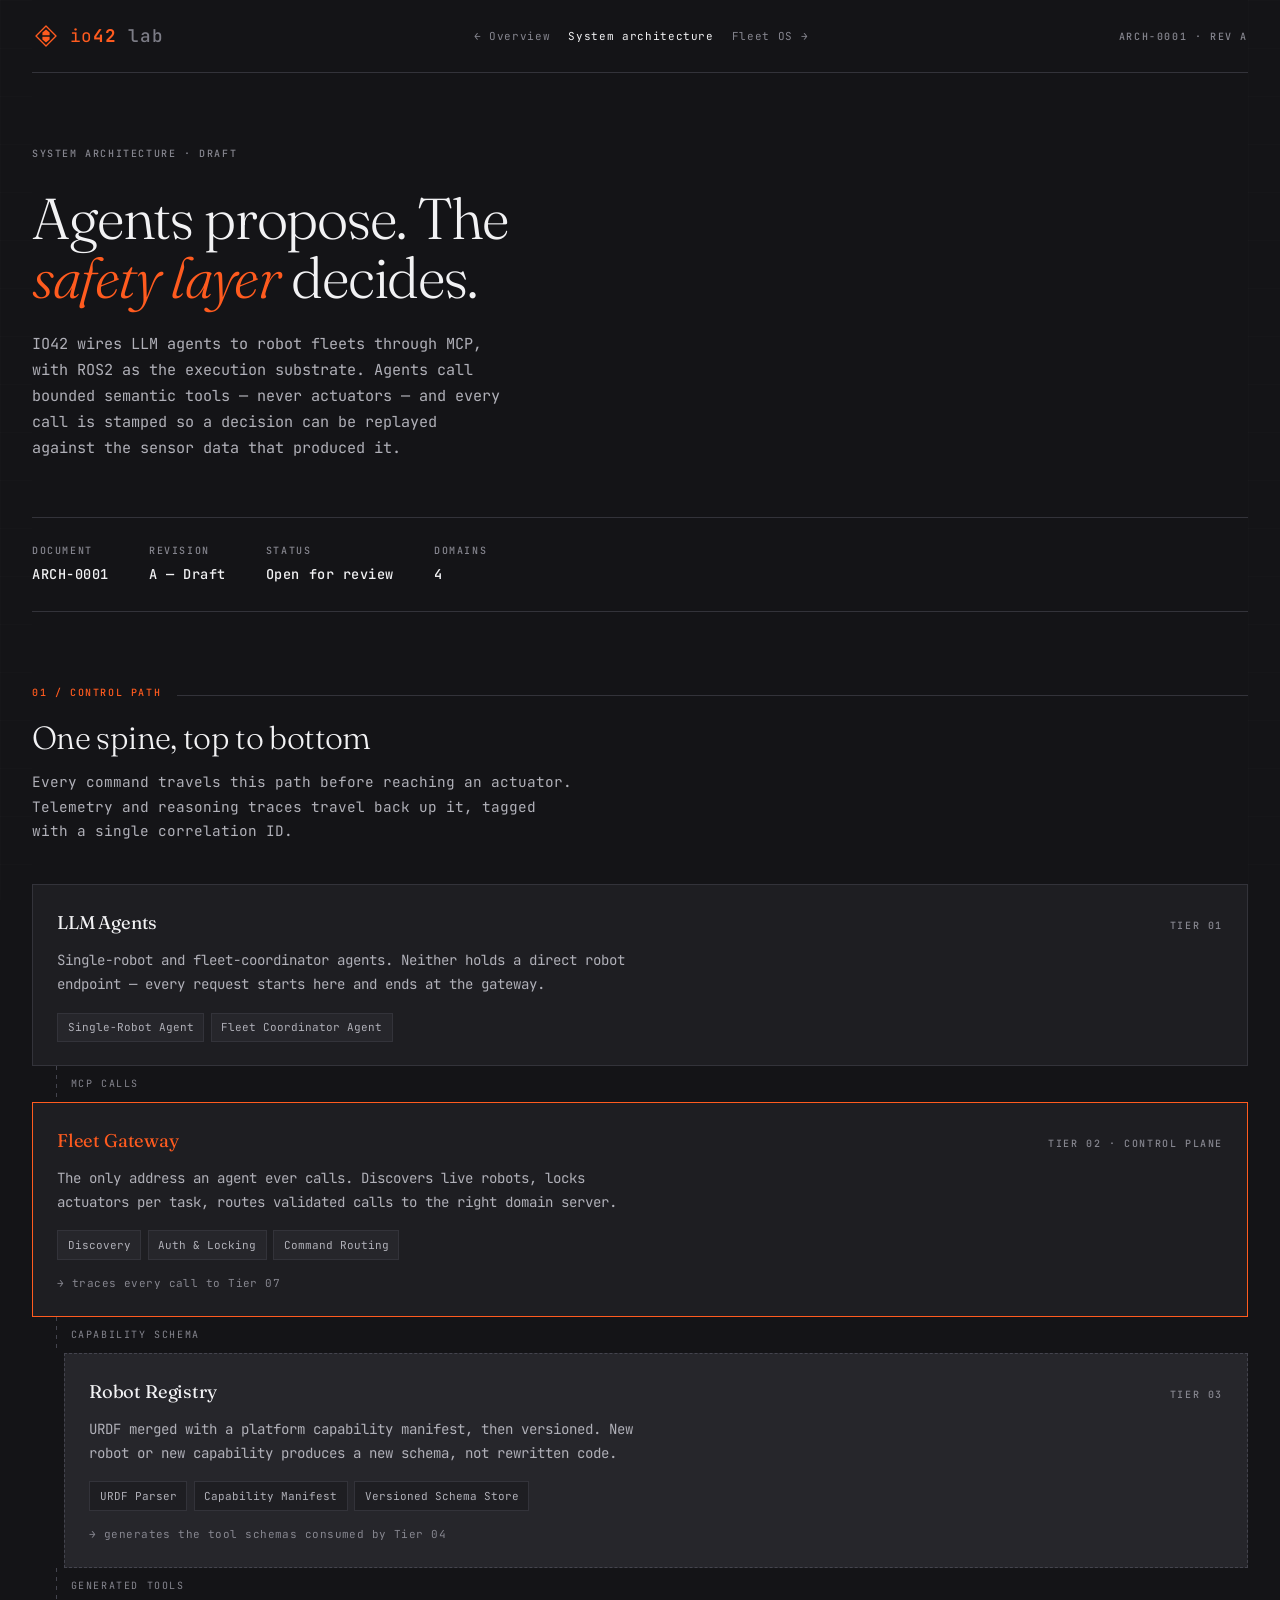
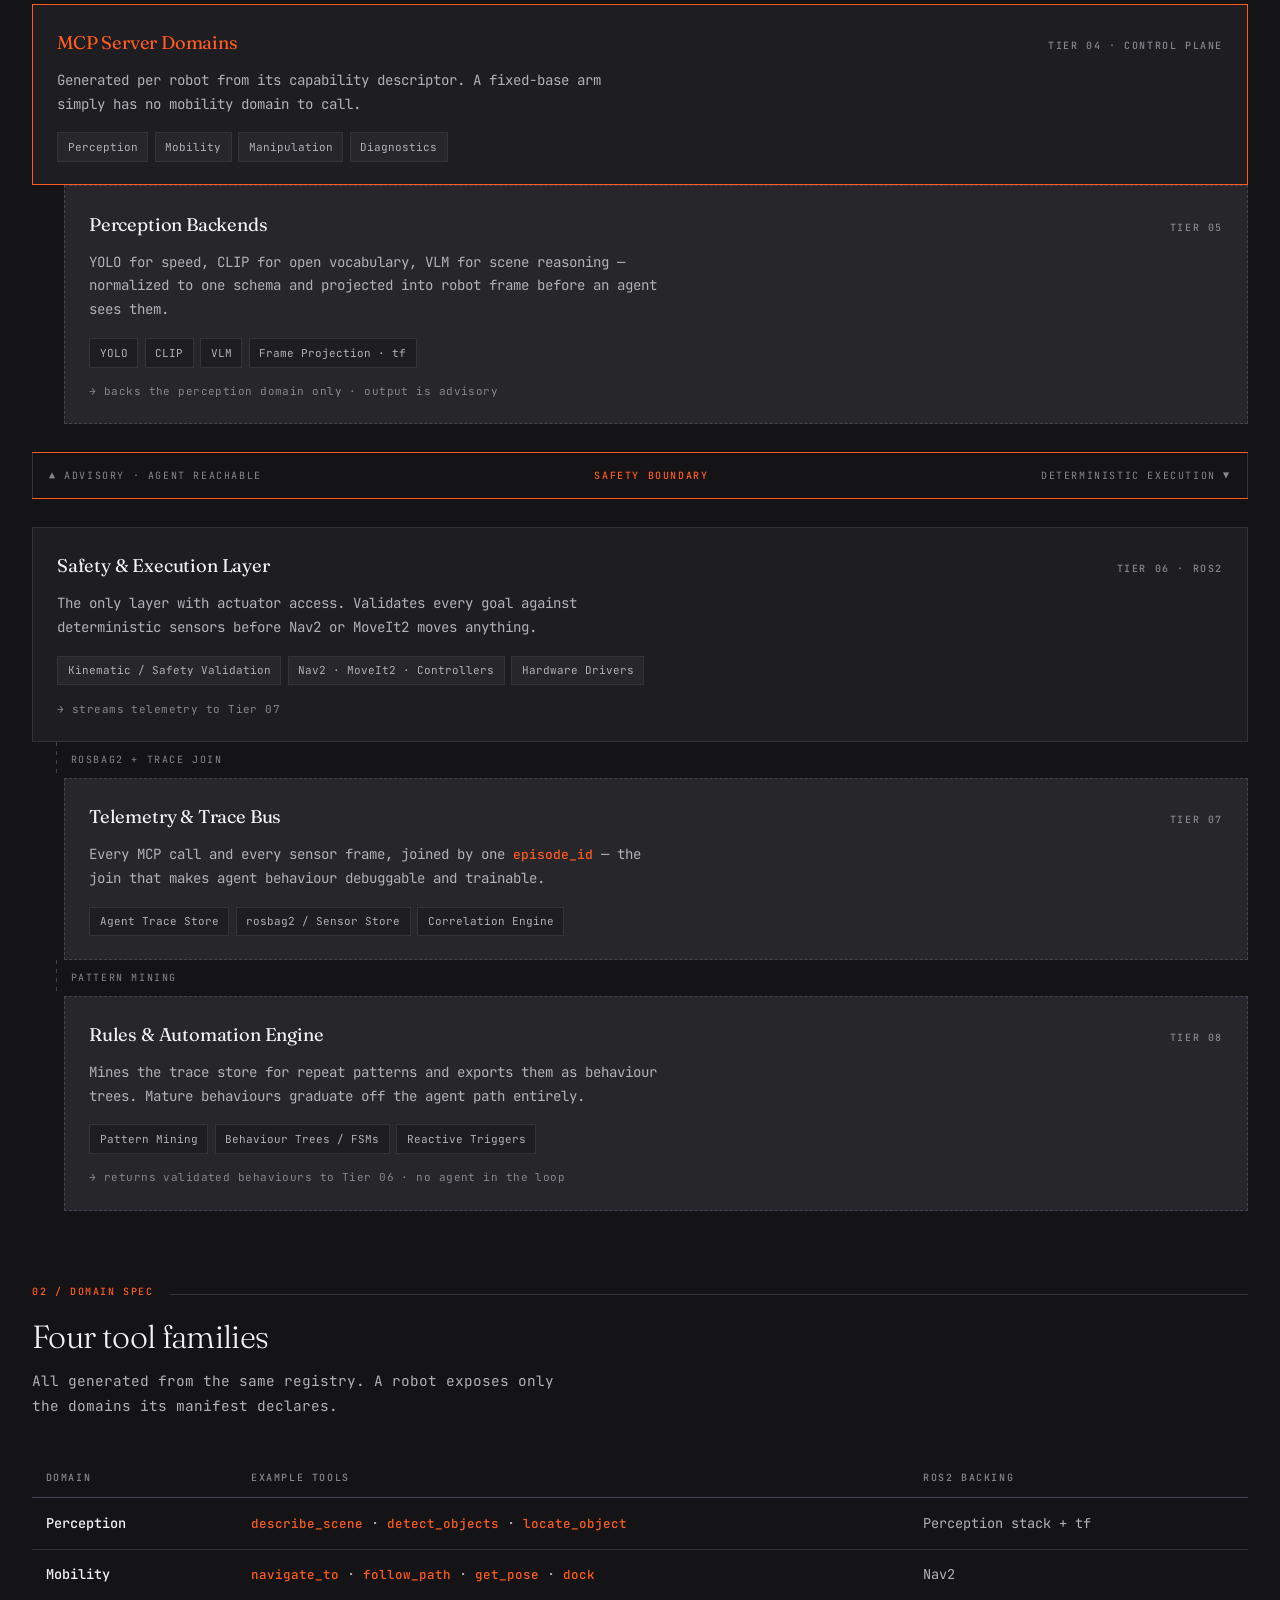
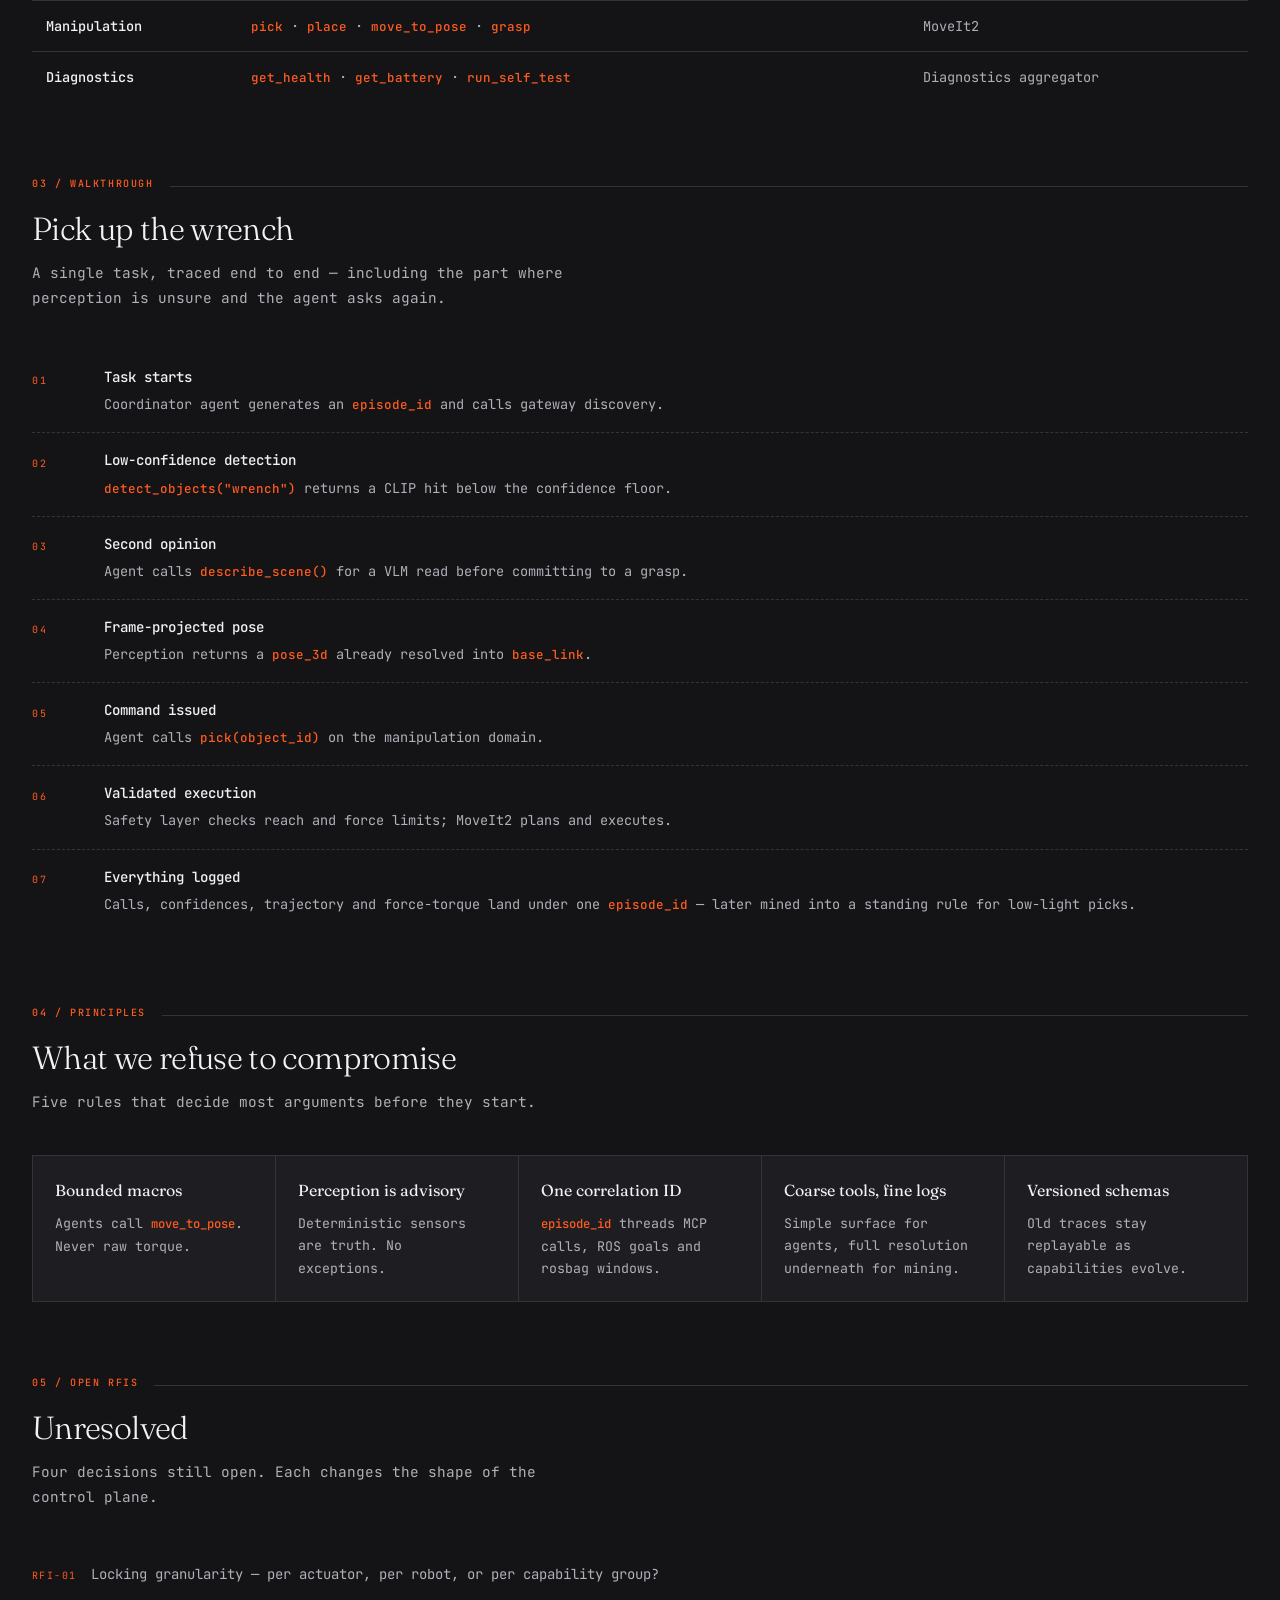
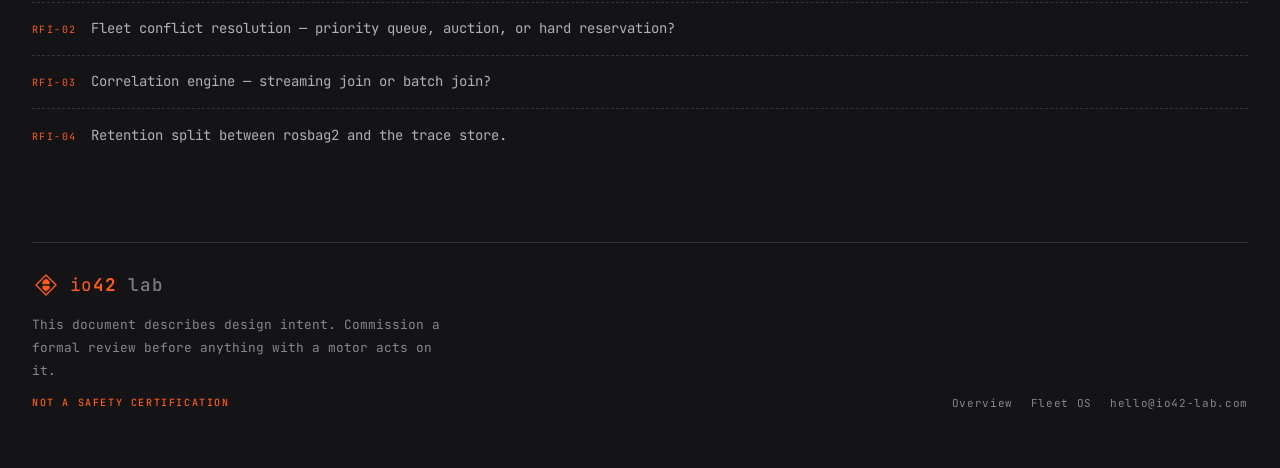
==== commit 2236332e: "Adjusted layout to be similar among all pages" ====
--- a/architecture.html
+++ b/architecture.html
@@ -7,7 +7,7 @@
 <title>IO42 — Robot–Agent Control Platform · System Architecture</title>
 <link rel="preconnect" href="https://fonts.googleapis.com">
 <link rel="preconnect" href="https://fonts.gstatic.com" crossorigin>
-<link rel="icon" type="image/svg+xml" href="data:image/svg+xml,%3Csvg xmlns='http://www.w3.org/2000/svg' viewBox='-70 -70 140 140'%3E%3Crect x='-70' y='-70' width='140' height='140' fill='%23141417'/%3E%3Cg stroke='%23ff5b1f' stroke-width='9' fill='none' stroke-linecap='round' stroke-linejoin='round'%3E%3Cpath d='M 0 -50 L 50 0 L 0 50 L -50 0 Z'/%3E%3C/g%3E%3Cg fill='%23ff5b1f'%3E%3Cpolygon points='-18,-18 0,-32 18,-18 18,-4 -18,-4'/%3E%3Cpolygon points='-18,4 18,4 18,18 0,32 -18,18'/%3E%3C/g%3E%3C/svg%3E">
+<link rel="icon" type="image/svg+xml" href="assets/favicon.svg">
 <link href="https://fonts.googleapis.com/css2?family=JetBrains+Mono:wght@300;400;500;600;700&family=Fraunces:opsz,wght@9..144,300;9..144,400;9..144,500;9..144,600&display=swap" rel="stylesheet">
 <link rel="stylesheet" href="assets/site.css">
 </head>
@@ -41,7 +41,7 @@
     <p>IO42 wires LLM agents to robot fleets through MCP, with ROS2 as the execution substrate. Agents call bounded semantic tools — never actuators — and every call is stamped so a decision can be replayed against the sensor data that produced it.</p>
   </header>
 
-  <div class="meta-row reveal">
+  <div class="docmeta reveal">
     <div><span class="label">Document</span><strong>ARCH-0001</strong></div>
     <div><span class="label">Revision</span><strong>A — Draft</strong></div>
     <div><span class="label">Status</span><strong>Open for review</strong></div>
@@ -197,27 +197,28 @@
     </ul>
   </section>
 
-  <footer>
-    <a class="lockup" href="index.html" aria-label="IO42 Lab — home">
-      <svg viewBox="-70 -70 140 140" xmlns="http://www.w3.org/2000/svg" aria-hidden="true">
-        <g stroke="#FF5B1F" stroke-width="7" fill="none" stroke-linecap="round" stroke-linejoin="round">
-          <path d="M 0 -50 L 50 0 L 0 50 L -50 0 Z"/>
-        </g>
-        <g fill="#FF5B1F">
-          <polygon points="-18,-18 0,-32 18,-18 18,-4 -18,-4"/>
-          <polygon points="-18,4 18,4 18,18 0,32 -18,18"/>
-        </g>
-      </svg>
-      <span class="wm"><span class="io">io</span><span class="n">42</span> <span class="lab">lab</span></span>
-    </a>
+  <footer class="footrow">
     <div>
-      <p>This document describes design intent. It is not a safety certification — commission a formal review before anything with a motor acts on it.</p>
-      <nav class="docnav" style="margin-top:1rem;">
-        <a href="index.html">Overview</a>
-        <a href="fleet-os.html">Fleet OS</a>
-        <a href="mailto:hello@io42-lab.com">hello@io42-lab.com</a>
-      </nav>
-    </div>
+      <a class="lockup" href="index.html" aria-label="IO42 Lab — home">
+        <svg viewBox="-70 -70 140 140" xmlns="http://www.w3.org/2000/svg" aria-hidden="true">
+          <g stroke="#FF5B1F" stroke-width="7" fill="none" stroke-linecap="round" stroke-linejoin="round">
+            <path d="M 0 -50 L 50 0 L 0 50 L -50 0 Z"/>
+          </g>
+          <g fill="#FF5B1F">
+            <polygon points="-18,-18 0,-32 18,-18 18,-4 -18,-4"/>
+            <polygon points="-18,4 18,4 18,18 0,32 -18,18"/>
+          </g>
+        </svg>
+        <span class="wm"><span class="io">io</span><span class="n">42</span> <span class="lab">lab</span></span>
+      </a>
+      <p>This document describes design intent. Commission a formal review before anything with a motor acts on it.</p>
+      <p class="warn">Not a safety certification</p>
+    </div>
+    <nav class="docnav">
+      <a href="index.html">Overview</a>
+      <a href="fleet-os.html">Fleet OS</a>
+      <a href="mailto:hello@io42-lab.com">hello@io42-lab.com</a>
+    </nav>
   </footer>
 
 </div>
--- a/assets/site.css
+++ b/assets/site.css
@@ -33,6 +33,17 @@
   --mono: 'JetBrains Mono', ui-monospace, SFMono-Regular, 'SF Mono', Menlo, monospace;
   --display: 'Fraunces', Georgia, serif;
 
+  /* One column for every page, so the logo and links never shift when
+     moving between the landing page and the documents. */
+  --doc-width: 1280px;
+  --doc-gutter: 32px;
+
+  /* Upper bound on body-prose line length. At the 1280 column, doc-page
+     paragraphs would otherwise run to ~131 characters; comfortable is
+     45-90. Applied to running prose only — headings, ledes and tables
+     set their own. */
+  --measure: 72ch;
+
   /* aliases used by index.html's rules */
   --bg: var(--void);
   --bg-elev: var(--elevated);
@@ -103,6 +114,15 @@
 .lockup { display: flex; align-items: center; text-decoration: none; }
 .lockup svg { display: block; flex-shrink: 0; }
 
+/* One lockup size across both doc pages — they used 26px/1.05rem and
+   30px/20px, which put the top-bar rule at a different y on each. */
+.page-arch .lockup,
+.page-fleet .lockup { gap: 0.6rem; }
+.page-arch .lockup svg,
+.page-fleet .lockup svg { width: 28px; height: 28px; }
+.page-arch .wm,
+.page-fleet .wm { font-size: 1.1rem; }
+
 /* Cross-document nav shown in the doc pages' top bars */
 .docnav {
   display: flex;
@@ -118,6 +138,95 @@
 }
 .docnav a:hover { color: var(--signal); }
 .docnav .cur { color: var(--chassis); }
+
+/* Small-caps label. The doc pages' one typographic workhorse:
+   section markers, tier tags, and the keys in .docmeta. */
+.label {
+  font-family: var(--mono);
+  font-size: 10px;
+  font-weight: 500;
+  text-transform: uppercase;
+  letter-spacing: 0.16em;
+  color: var(--faint);
+}
+
+/* Doc-page column. Both doc pages share one width and one gutter so
+   switching between them doesn't shift the column edges — architecture
+   wraps everything in .page, fleet repeats .wrap per landmark. */
+.page-arch .page,
+.page-fleet .wrap {
+  max-width: var(--doc-width);
+  margin: 0 auto;
+  padding-left: var(--doc-gutter);
+  padding-right: var(--doc-gutter);
+}
+
+/* Doc-page top bar: lockup · docnav · drawing id, always one line.
+   Padding lives here, not per page, so the lockup and the rule beneath
+   it land at the same y on both — that offset was the visible jump. */
+.topbar {
+  display: flex;
+  align-items: center;
+  justify-content: space-between;
+  flex-wrap: wrap;
+  gap: 1rem;
+  padding: 22px 0;
+  border-bottom: 1px solid var(--line);
+}
+
+/* Document control block — the metadata strip below each doc's hero.
+   Shared so both doc pages state their provenance identically. */
+.docmeta {
+  background: var(--void);
+  display: flex;
+  flex-wrap: wrap;
+  gap: 0 2.5rem;
+  padding: 1.5rem 0;
+  border-top: 1px solid var(--line);
+  border-bottom: 1px solid var(--line);
+}
+.docmeta div { display: flex; flex-direction: column; gap: 0.3rem; }
+.docmeta strong {
+  font-weight: 500;
+  font-size: 0.85rem;
+  color: var(--chassis);
+  letter-spacing: 0.04em;
+}
+
+/* Doc-page footer. Same shape as the home page's: lockup + statement
+   on the left, links on the right. The two doc pages used to mirror
+   each other, and only fleet had a filled band. */
+.page-arch footer,
+.page-fleet footer {
+  margin-top: 5rem;
+  padding: 1.75rem 0 3.5rem;
+  border-top: 1px solid var(--line);
+}
+.footrow {
+  display: flex;
+  justify-content: space-between;
+  align-items: flex-end;
+  flex-wrap: wrap;
+  gap: 1.5rem;
+}
+.footrow .lockup { margin-bottom: 0.9rem; }
+.page-arch footer p,
+.page-fleet footer p {
+  margin: 0;
+  max-width: 52ch;
+  font-size: 0.8rem;
+  line-height: 1.8;
+  color: var(--faint);
+}
+.page-arch footer .warn,
+.page-fleet footer .warn {
+  margin-top: 0.75rem;
+  color: var(--signal);
+  font-size: 10px;
+  letter-spacing: 0.16em;
+  text-transform: uppercase;
+  font-weight: 500;
+}
 
 
 /* ============================================================
@@ -141,9 +250,9 @@
 }
 
 .page-home .wrap {
-  max-width: 1280px;
+  max-width: var(--doc-width);
   margin: 0 auto;
-  padding: 0 32px;
+  padding: 0 var(--doc-gutter);
   position: relative;
   z-index: 2;
 }
@@ -158,9 +267,9 @@
   border-bottom: 1px solid var(--line);
 }
 .page-home .nav-inner {
-  max-width: 1280px;
+  max-width: var(--doc-width);
   margin: 0 auto;
-  padding: 16px 32px;
+  padding: 16px var(--doc-gutter);
   display: flex;
   align-items: center;
   justify-content: space-between;
@@ -833,10 +942,9 @@
   line-height: 1.7;
 }
 
+/* Bottom spacing comes from the shared footer padding, not here. */
 .page-arch .page {
   position: relative; z-index: 1;
-  max-width: 880px; margin: 0 auto;
-  padding: 2.75rem 1.5rem 5rem;
   background: transparent;
 }
 
@@ -844,7 +952,6 @@
    nothing left to "guess" and invert. */
 .page-arch .topbar,
 .page-arch .hero,
-.page-arch .meta-row,
 .page-arch .sec-head,
 .page-arch .stack,
 .page-arch .connector,
@@ -859,19 +966,7 @@
 
 .page-arch code { font-family: var(--mono); font-size: 0.92em; color: var(--signal); font-weight: 500; }
 
-.page-arch .wm { font-size: 1.05rem; }
-.page-arch .lockup { gap: 0.6rem; }
-.page-arch .lockup svg { width: 26px; height: 26px; }
-
-/* ---- top bar ---- */
-.page-arch .topbar {
-  display: flex; align-items: center; justify-content: space-between; flex-wrap: wrap; gap: 1rem;
-  padding-bottom: 1.75rem; border-bottom: 1px solid var(--line);
-}
-.page-arch .label {
-  font-family: var(--mono); font-size: 10px; font-weight: 500;
-  text-transform: uppercase; letter-spacing: 0.16em; color: var(--faint);
-}
+
 
 /* ---- hero ---- */
 .page-arch .hero { padding: 4.5rem 0 3.5rem; }
@@ -882,13 +977,6 @@
 }
 .page-arch .hero h1 em { font-style: italic; color: var(--signal); }
 .page-arch .hero p { color: var(--dim); max-width: 52ch; margin: 0; font-size: 0.95rem; }
-
-.page-arch .meta-row {
-  display: flex; flex-wrap: wrap; gap: 0 2.5rem; padding: 1.5rem 0;
-  border-top: 1px solid var(--line); border-bottom: 1px solid var(--line);
-}
-.page-arch .meta-row div { display: flex; flex-direction: column; gap: 0.3rem; }
-.page-arch .meta-row strong { font-weight: 500; font-size: 0.85rem; color: var(--chassis); }
 
 /* ---- sections ---- */
 .page-arch section { padding-top: 4.5rem; }
@@ -926,7 +1014,7 @@
   letter-spacing: -0.01em; margin: 0; color: var(--chassis);
 }
 .page-arch .tier.accent h3 { color: var(--signal); }
-.page-arch .tier p { margin: 0 0 1rem; color: var(--dim); font-size: 0.88rem; max-width: 62ch; }
+.page-arch .tier p { margin: 0 0 1rem; color: var(--dim); font-size: 0.88rem; max-width: var(--measure); }
 .page-arch .parts { display: flex; flex-wrap: wrap; gap: 0.4rem; }
 .page-arch .parts span {
   font-family: var(--mono); font-size: 11px; font-weight: 400; color: var(--dim);
@@ -994,13 +1082,6 @@
 .page-arch .rfi li:last-child { border-bottom: none; }
 .page-arch .rfi .k { font-size: 10px; letter-spacing: 0.14em; color: var(--signal); padding-top: 0.25rem; }
 
-/* ---- footer ---- */
-.page-arch footer {
-  margin-top: 5rem; padding-top: 1.75rem;
-  border-top: 1px solid var(--line);
-  display: flex; justify-content: space-between; align-items: flex-end; flex-wrap: wrap; gap: 1.25rem;
-}
-.page-arch footer p { margin: 0; max-width: 44ch; font-size: 0.8rem; color: var(--faint); }
 
 
 /* ============================================================
@@ -1012,32 +1093,12 @@
   line-height: 1.65;
 }
 
-.page-fleet .wrap { max-width: 1040px; margin: 0 auto; padding: 0 28px; position: relative; z-index: 1; }
-
-/* small-label convention (spec §7) */
-.page-fleet .lbl {
-  font-family: var(--mono); font-size: 10.5px; font-weight: 500;
-  text-transform: uppercase; letter-spacing: .16em; color: var(--faint);
-}
-
-.page-fleet .wm { font-size: 20px; }
-.page-fleet .lockup { gap: 11px; }
-.page-fleet .lockup svg { width: 30px; height: 30px; }
+.page-fleet .wrap { position: relative; z-index: 1; }
+
 
 /* ---- header ---- */
-.page-fleet header { border-bottom: 1px solid var(--line); }
-.page-fleet .topbar {
-  display: flex; justify-content: space-between; align-items: center;
-  padding: 22px 0; border-bottom: 1px dashed var(--line); gap: 20px; flex-wrap: wrap;
-}
-.page-fleet .meta { display: flex; gap: 26px; flex-wrap: wrap; }
-.page-fleet .meta div { display: flex; flex-direction: column; gap: 2px; }
-.page-fleet .meta b {
-  font-family: var(--mono); font-size: 11.5px; font-weight: 500;
-  color: var(--dim); letter-spacing: .04em; text-transform: none;
-}
-
-.page-fleet .hero { padding: 74px 0 66px; }
+/* No border-bottom on <header>: the trailing .docmeta rule closes it. */
+.page-fleet .hero { padding: 4.5rem 0 3.5rem; }
 .page-fleet h1 {
   font-family: var(--display); font-weight: 300;
   font-size: clamp(40px, 7.4vw, 82px);
@@ -1085,7 +1146,7 @@
 .page-fleet .panel.adv h3::after {
   content: " · advisory"; color: var(--faint); font-weight: 400; letter-spacing: .14em;
 }
-.page-fleet .panel p { font-size: 14.5px; line-height: 1.7; color: var(--dim); }
+.page-fleet .panel p { font-size: 14.5px; line-height: 1.7; color: var(--dim); max-width: var(--measure); }
 .page-fleet .panel p + p { margin-top: 10px; }
 .page-fleet .panel em { color: var(--chassis); font-style: normal; font-weight: 500; }
 .page-fleet code {
@@ -1106,7 +1167,7 @@
   font-family: var(--mono); font-size: 11px; font-weight: 600; letter-spacing: .14em;
   text-transform: uppercase; color: var(--chassis);
 }
-.page-fleet .node .ndesc { font-size: 14.5px; line-height: 1.7; color: var(--dim); }
+.page-fleet .node .ndesc { font-size: 14.5px; line-height: 1.7; color: var(--dim); max-width: var(--measure); }
 @media (max-width: 760px) { .page-fleet .node { grid-template-columns: 1fr; gap: 6px; } }
 .page-fleet .link { height: 22px; width: 1px; background: var(--line); margin-left: 36px; }
 
@@ -1142,7 +1203,7 @@
 .page-fleet .loopline { display: flex; flex-wrap: wrap; gap: 9px; align-items: center; margin-bottom: 16px; }
 .page-fleet .loopline .st { border-style: solid; }
 .page-fleet .loopline .larw { color: var(--faint); font-size: 12px; }
-.page-fleet .loop p { font-size: 14.5px; line-height: 1.7; color: var(--dim); }
+.page-fleet .loop p { font-size: 14.5px; line-height: 1.7; color: var(--dim); max-width: var(--measure); }
 .page-fleet .loop strong { color: var(--chassis); font-weight: 500; }
 
 /* ---- table ---- */
@@ -1173,11 +1234,6 @@
 .page-fleet .rv { opacity: 0; transform: translateY(12px); transition: opacity .55s ease, transform .55s ease; }
 .page-fleet .rv.on { opacity: 1; transform: none; }
 
-/* ---- footer ---- */
-.page-fleet footer { background: var(--elevated); border-top: 1px solid var(--line); margin-top: 84px; padding: 34px 0 56px; }
-.page-fleet footer p { font-size: 12px; letter-spacing: .04em; color: var(--faint); line-height: 1.8; }
-.page-fleet footer .warn { color: var(--signal); margin-top: 12px; font-size: 10.5px; letter-spacing: .16em; text-transform: uppercase; font-weight: 500; }
-.page-fleet .footrow { display: flex; justify-content: space-between; align-items: flex-end; gap: 24px; flex-wrap: wrap; }
 
 
 /* ============ REDUCED MOTION ============ */
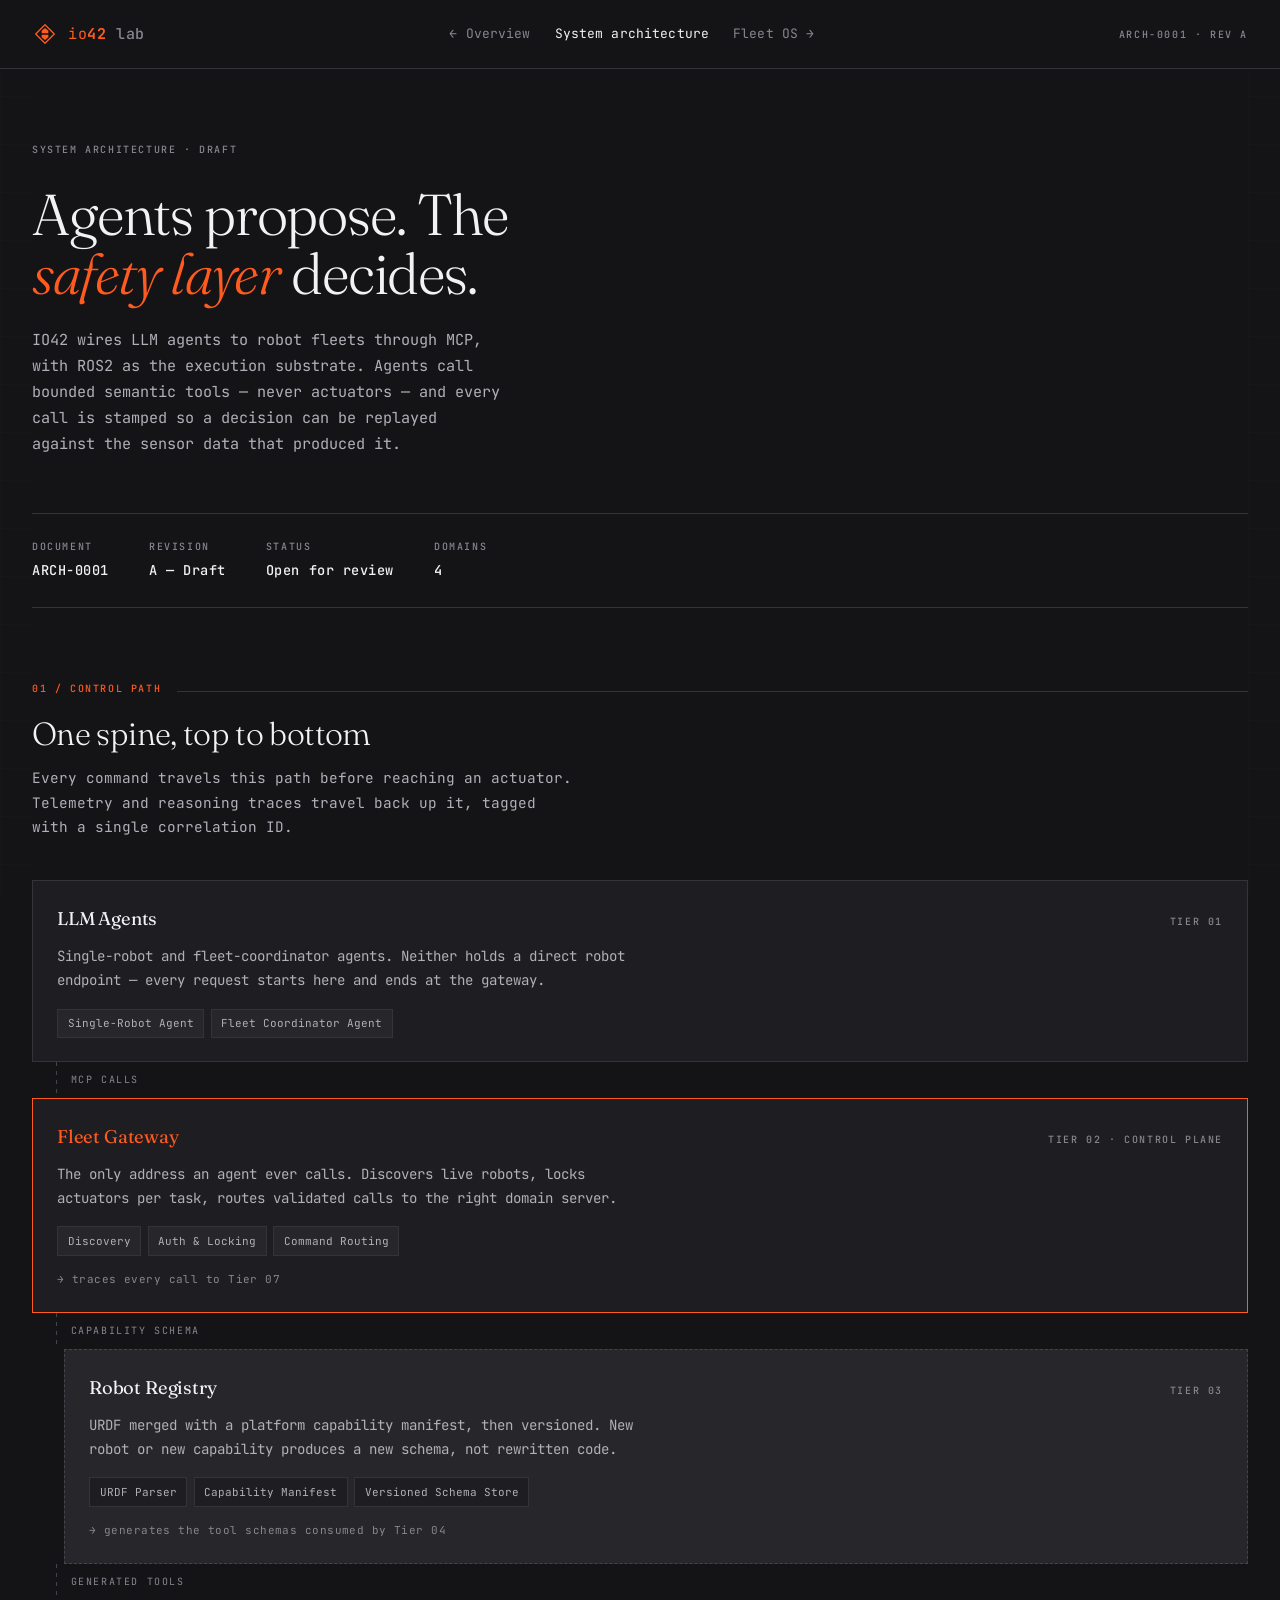
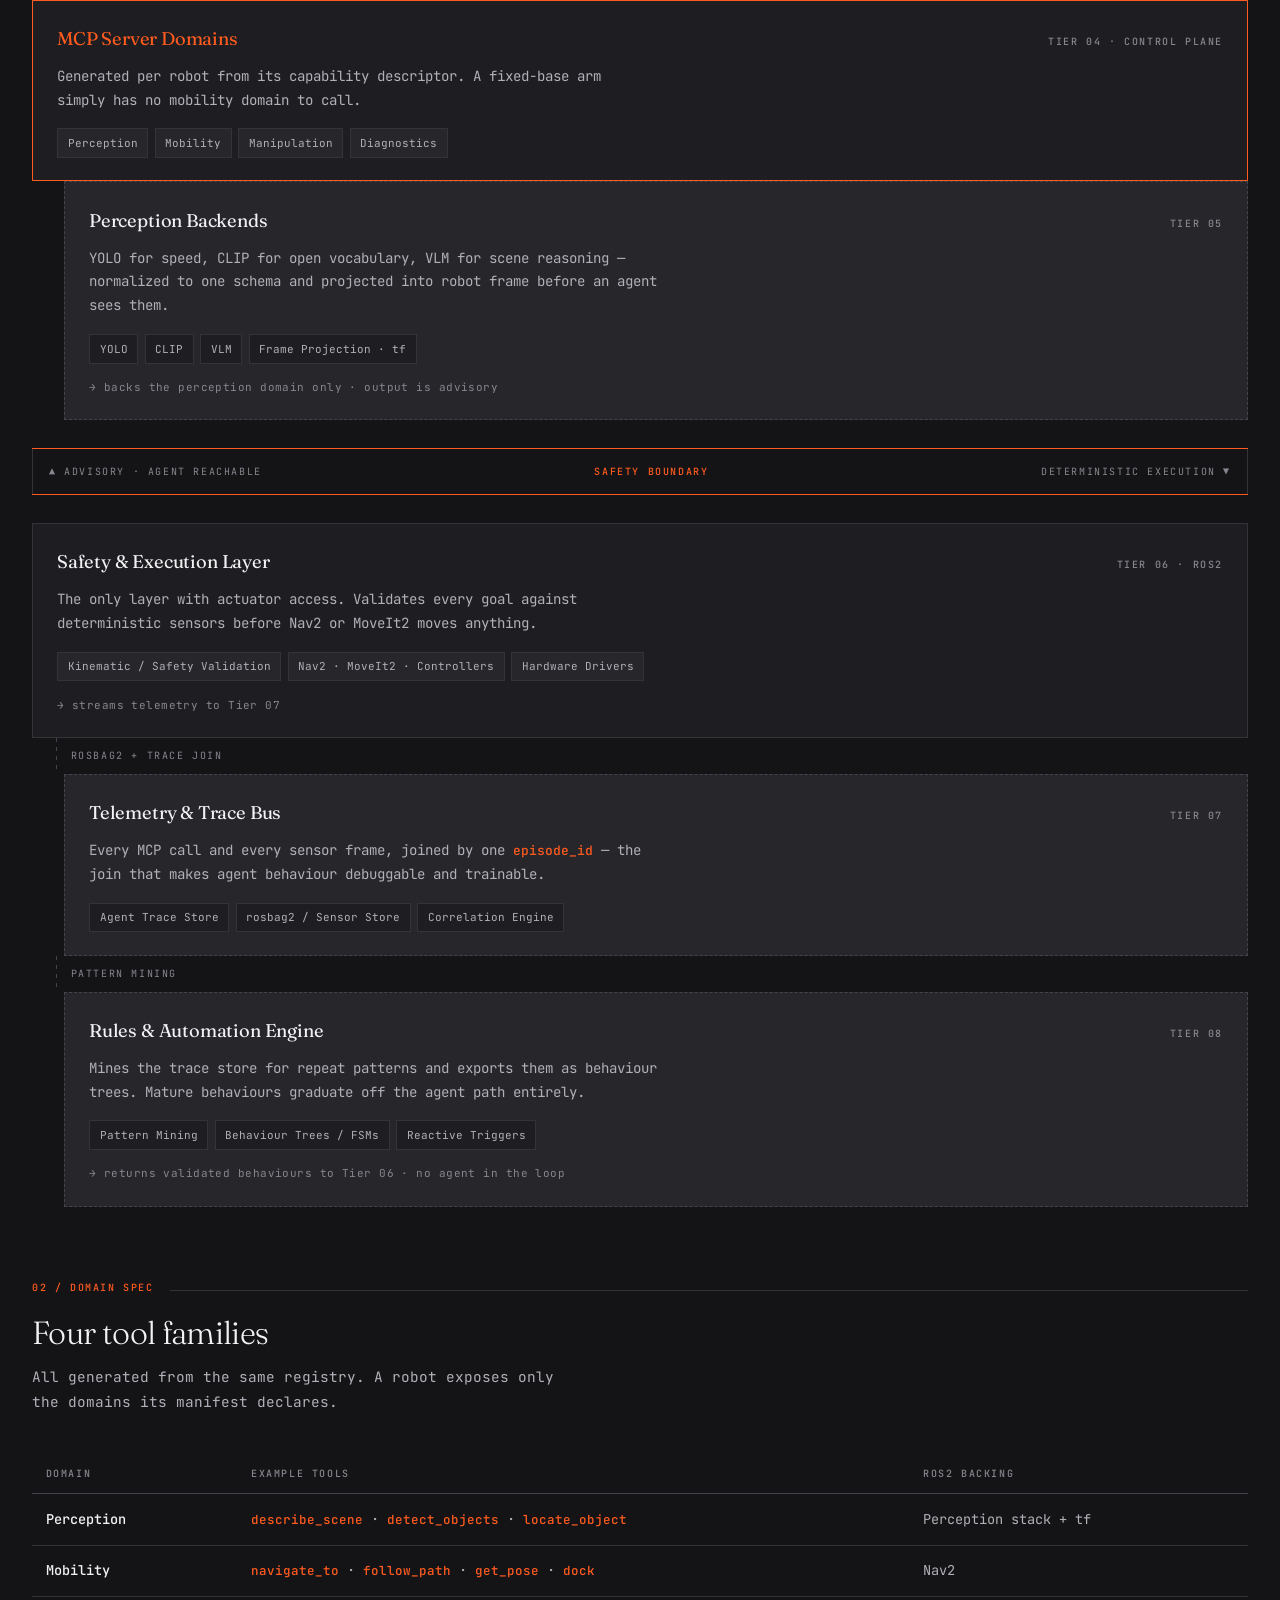
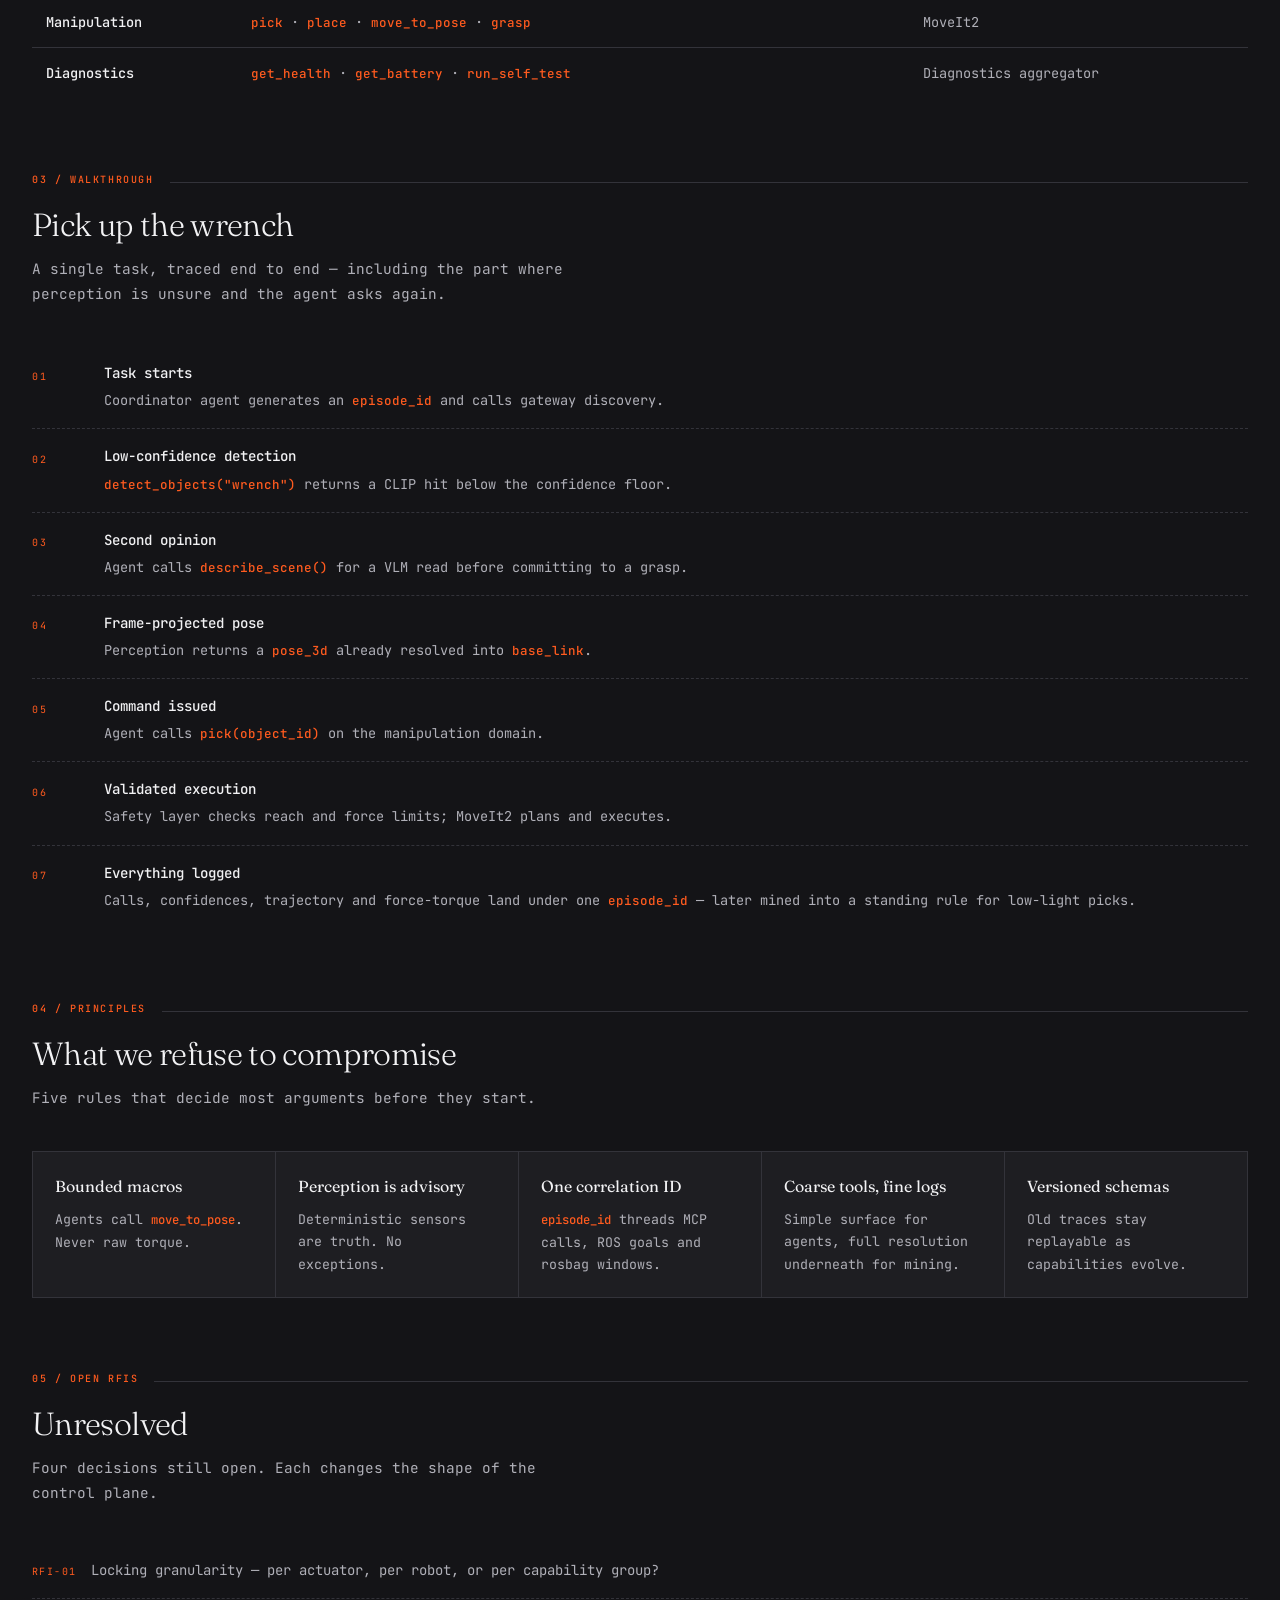
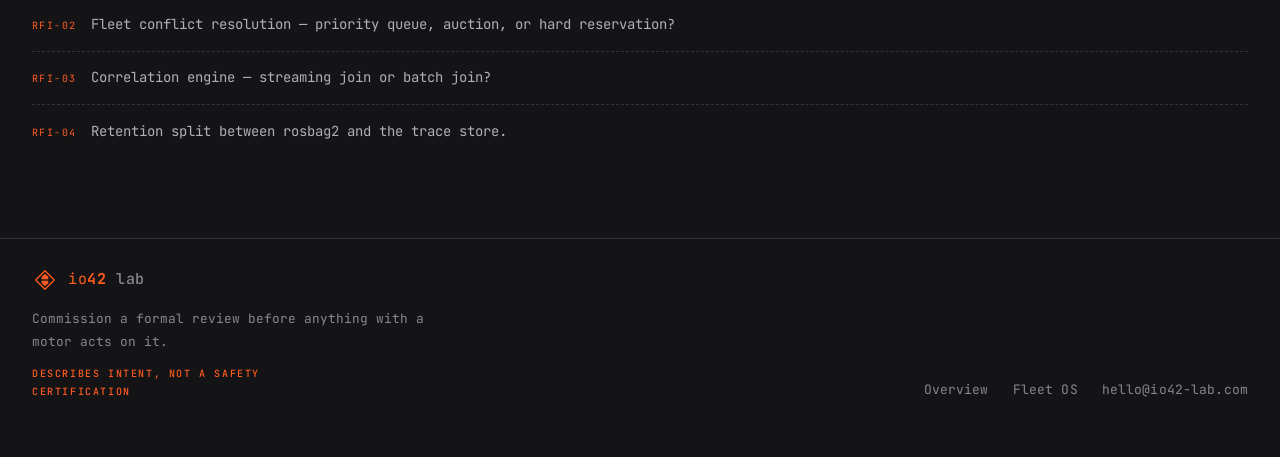
==== commit 5e71df42: "Reconciled styles of the headers and footers to be uniform" ====
--- a/architecture.html
+++ b/architecture.html
@@ -12,8 +12,8 @@
 <link rel="stylesheet" href="assets/site.css">
 </head>
 <body class="page-arch">
-<div class="page">
-
+
+<div class="docbar">
   <div class="topbar">
     <a class="lockup" href="index.html" aria-label="IO42 Lab — home">
       <svg viewBox="-70 -70 140 140" xmlns="http://www.w3.org/2000/svg" aria-hidden="true">
@@ -34,6 +34,9 @@
     </nav>
     <span class="label">ARCH-0001 · Rev A</span>
   </div>
+</div>
+
+<div class="page">
 
   <header class="hero reveal">
     <span class="label">System Architecture · Draft</span>
@@ -197,7 +200,10 @@
     </ul>
   </section>
 
-  <footer class="footrow">
+</div>
+
+<footer>
+  <div class="footrow">
     <div>
       <a class="lockup" href="index.html" aria-label="IO42 Lab — home">
         <svg viewBox="-70 -70 140 140" xmlns="http://www.w3.org/2000/svg" aria-hidden="true">
@@ -211,17 +217,16 @@
         </svg>
         <span class="wm"><span class="io">io</span><span class="n">42</span> <span class="lab">lab</span></span>
       </a>
-      <p>This document describes design intent. Commission a formal review before anything with a motor acts on it.</p>
-      <p class="warn">Not a safety certification</p>
+      <p>Commission a formal review before anything with a motor acts on it.</p>
+      <p class="warn">Describes intent, not a safety certification</p>
     </div>
     <nav class="docnav">
       <a href="index.html">Overview</a>
       <a href="fleet-os.html">Fleet OS</a>
       <a href="mailto:hello@io42-lab.com">hello@io42-lab.com</a>
     </nav>
-  </footer>
-
-</div>
+  </div>
+</footer>
 
 <script>
   var io = new IntersectionObserver(function(entries){
--- a/assets/site.css
+++ b/assets/site.css
@@ -44,6 +44,13 @@
      set their own. */
   --measure: 72ch;
 
+  /* Lockup + header. One set of values for every page: the wordmark was
+     built twice (index had .logo/.logo-mark, the docs .lockup/.wm) and
+     the two copies drifted to different icon, text and bar sizes. */
+  --mark-size: 26px;
+  --wordmark-size: 15px;
+  --header-h: 68px;
+
   /* aliases used by index.html's rules */
   --bg: var(--void);
   --bg-elev: var(--elevated);
@@ -103,33 +110,35 @@
 /* ============ WORDMARK / LOCKUP (shared) ============ */
 .wm {
   font-family: var(--mono);
+  font-size: var(--wordmark-size);
   letter-spacing: 0.04em;
   text-transform: lowercase;
   line-height: 1;
 }
 .wm .io  { font-weight: 400; color: var(--signal); }
 .wm .n   { font-weight: 700; color: var(--signal); }
-.wm .lab { font-weight: 500; color: #7c7c86; }
-
-.lockup { display: flex; align-items: center; text-decoration: none; }
-.lockup svg { display: block; flex-shrink: 0; }
-
-/* One lockup size across both doc pages — they used 26px/1.05rem and
-   30px/20px, which put the top-bar rule at a different y on each. */
-.page-arch .lockup,
-.page-fleet .lockup { gap: 0.6rem; }
-.page-arch .lockup svg,
-.page-fleet .lockup svg { width: 28px; height: 28px; }
-.page-arch .wm,
-.page-fleet .wm { font-size: 1.1rem; }
+.wm .lab { font-weight: 500; color: var(--text-faint); }
+
+.lockup {
+  display: flex;
+  align-items: center;
+  gap: 10px;
+  text-decoration: none;
+}
+.lockup svg {
+  display: block;
+  flex-shrink: 0;
+  width: var(--mark-size);
+  height: var(--mark-size);
+}
 
 /* Cross-document nav shown in the doc pages' top bars */
 .docnav {
   display: flex;
   align-items: center;
-  gap: 18px;
-  font-size: 11px;
-  letter-spacing: 0.06em;
+  gap: 24px;
+  font-size: 13px;
+  letter-spacing: 0.01em;
 }
 .docnav a {
   color: var(--faint);
@@ -162,16 +171,34 @@
 }
 
 /* Doc-page top bar: lockup · docnav · drawing id, always one line.
-   Padding lives here, not per page, so the lockup and the rule beneath
-   it land at the same y on both — that offset was the visible jump. */
+   Mirrors index's <nav> + .nav-inner split — .docbar is full-bleed so
+   its rule spans the viewport, .topbar is the centred content row. */
+.docbar {
+  position: relative;
+  z-index: 1;
+  background: var(--void);
+  border-bottom: 1px solid var(--line);
+}
 .topbar {
+  max-width: var(--doc-width);
+  margin: 0 auto;
+  padding: 0 var(--doc-gutter);
+  min-height: var(--header-h);
   display: flex;
   align-items: center;
   justify-content: space-between;
   flex-wrap: wrap;
   gap: 1rem;
-  padding: 22px 0;
-  border-bottom: 1px solid var(--line);
+}
+
+/* Keep the bar one line. The drawing id goes first — it repeats in the
+   .docmeta strip — since the docnav is the only way off the page. */
+@media (max-width: 900px) {
+  .topbar > .label { display: none; }
+  .docnav { gap: 16px; font-size: 12px; }
+}
+@media (max-width: 560px) {
+  .docnav { gap: 12px; font-size: 11px; }
 }
 
 /* Document control block — the metadata strip below each doc's hero.
@@ -196,20 +223,28 @@
 /* Doc-page footer. Same shape as the home page's: lockup + statement
    on the left, links on the right. The two doc pages used to mirror
    each other, and only fleet had a filled band. */
+/* Full-bleed like the header, so the rule spans the viewport. */
 .page-arch footer,
 .page-fleet footer {
+  position: relative;
+  z-index: 1;
   margin-top: 5rem;
   padding: 1.75rem 0 3.5rem;
   border-top: 1px solid var(--line);
 }
 .footrow {
+  max-width: var(--doc-width);
+  margin: 0 auto;
+  padding: 0 var(--doc-gutter);
   display: flex;
   justify-content: space-between;
   align-items: flex-end;
   flex-wrap: wrap;
   gap: 1.5rem;
 }
-.footrow .lockup { margin-bottom: 0.9rem; }
+/* Footer lockup sits above the statement text on every page. */
+.footrow .lockup,
+.page-home .footer-inner .lockup { margin-bottom: 0.9rem; }
 .page-arch footer p,
 .page-fleet footer p {
   margin: 0;
@@ -269,32 +304,13 @@
 .page-home .nav-inner {
   max-width: var(--doc-width);
   margin: 0 auto;
-  padding: 16px var(--doc-gutter);
+  padding: 0 var(--doc-gutter);
+  min-height: var(--header-h);
   display: flex;
   align-items: center;
   justify-content: space-between;
   gap: 24px;
 }
-.page-home .logo {
-  display: flex;
-  align-items: center;
-  gap: 10px;
-  font-size: 15px;
-  letter-spacing: 0.03em;
-  text-transform: lowercase;
-  color: var(--accent);
-  text-decoration: none;
-}
-.page-home .logo .wm-io { font-weight: 400; }
-.page-home .logo .wm-42 { font-weight: 700; }
-.page-home .logo .wm-lab { font-weight: 500; color: var(--text-faint); }
-.page-home .logo-mark {
-  width: 26px;
-  height: 26px;
-  display: block;
-  flex-shrink: 0;
-}
-.page-home .logo-mark svg { width: 100%; height: 100%; display: block; }
 
 .page-home .nav-links {
   display: flex;
